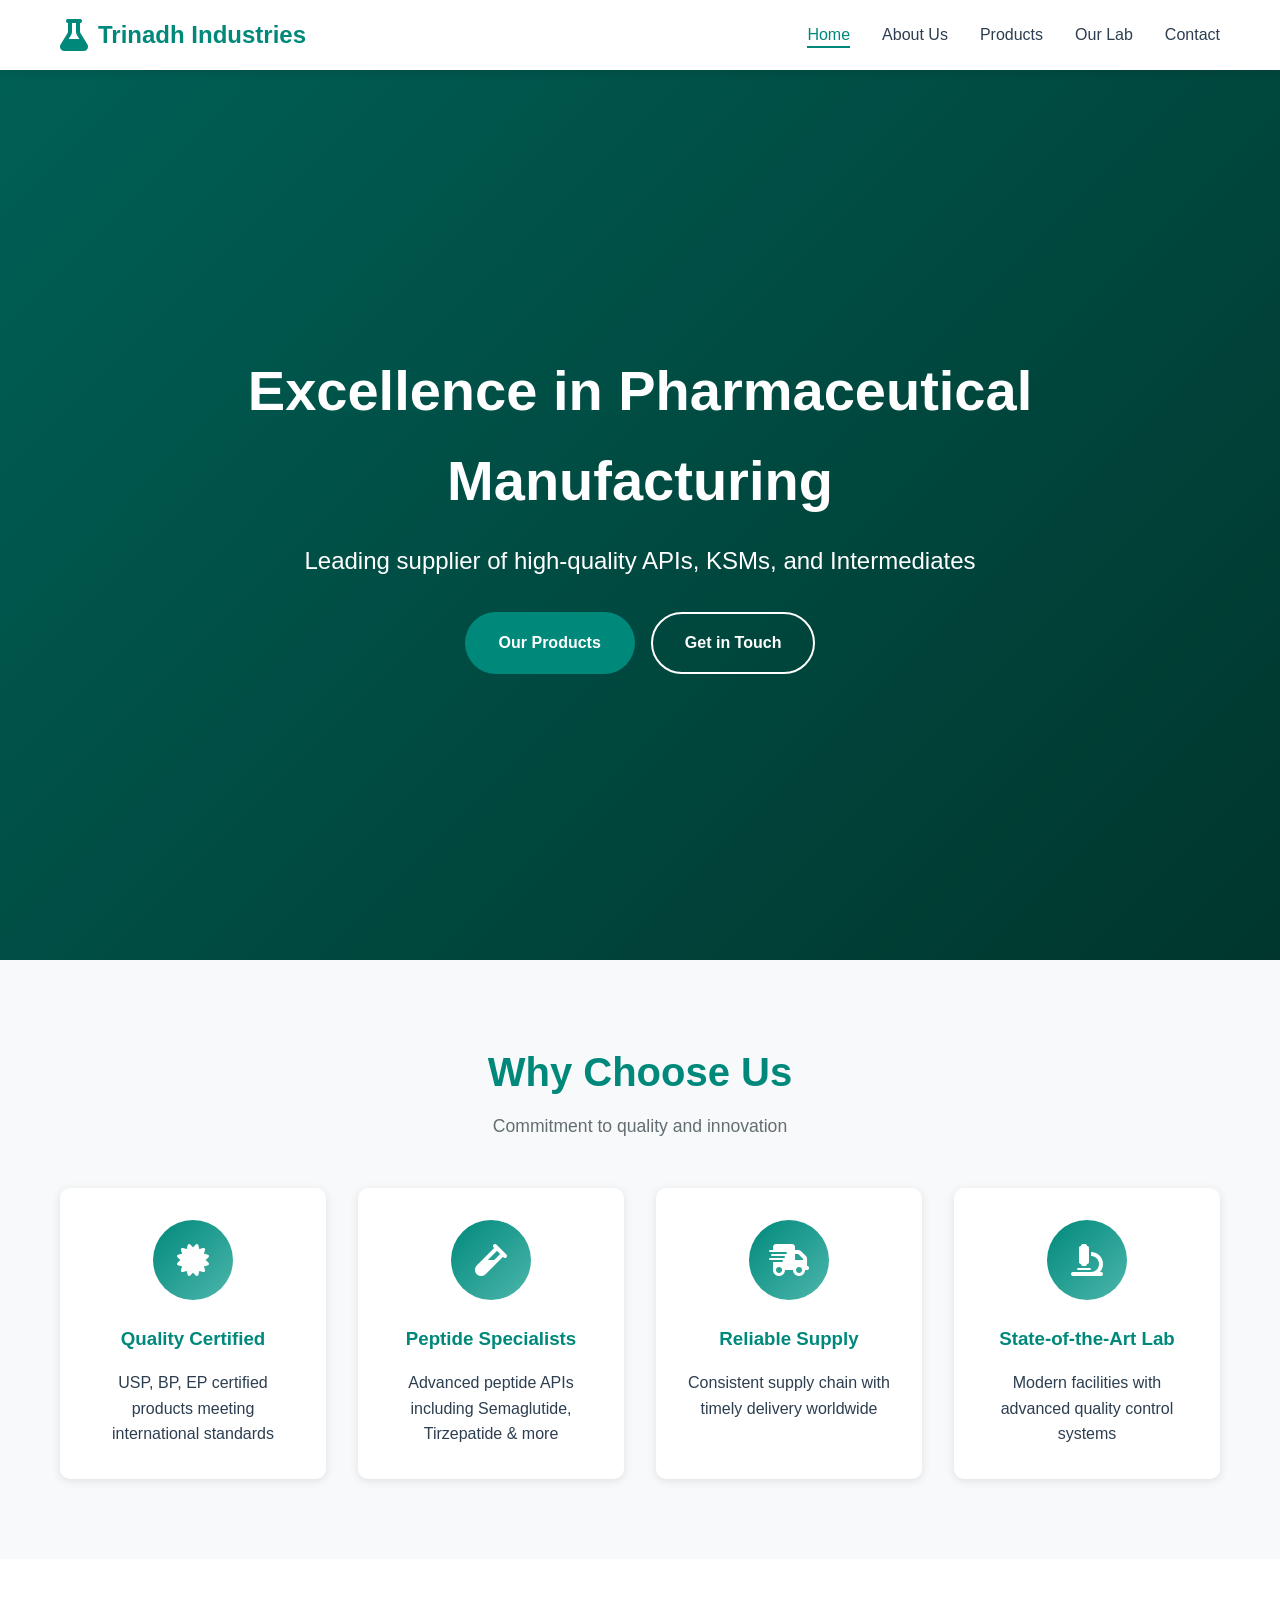
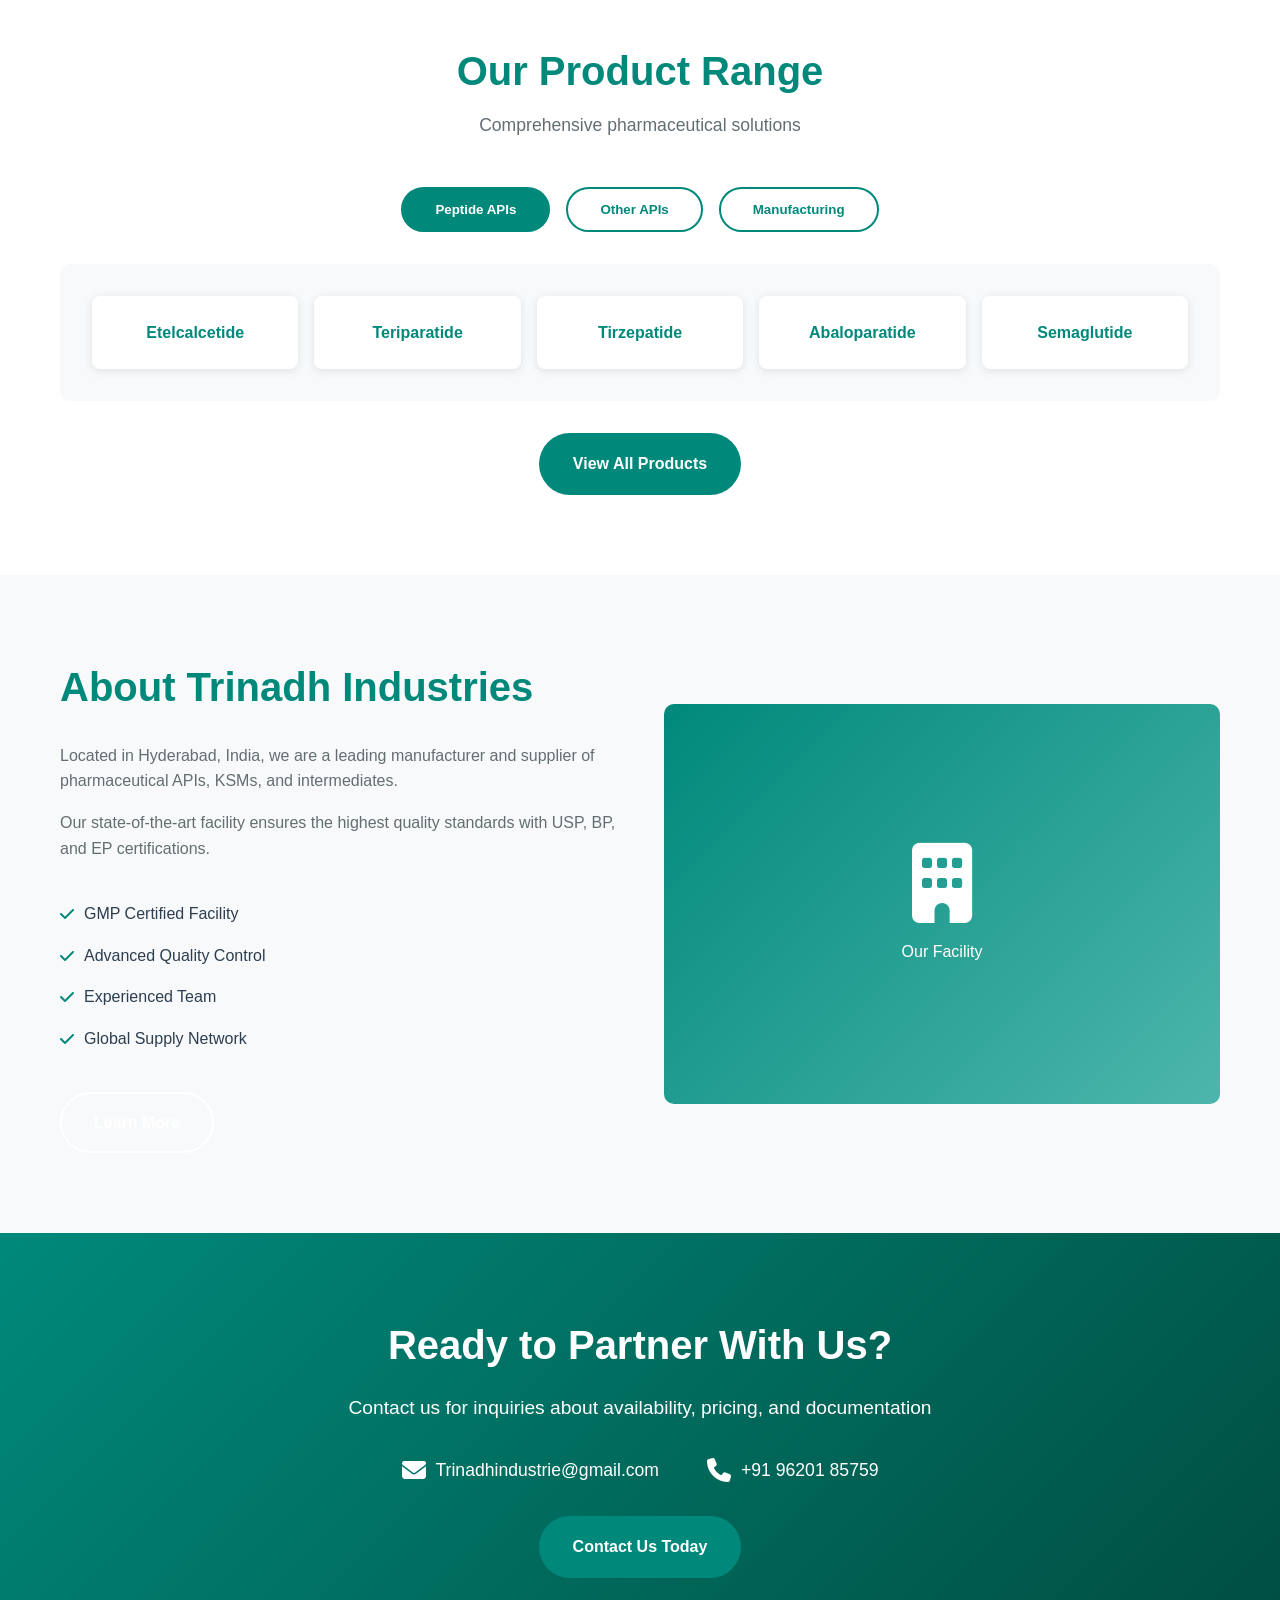
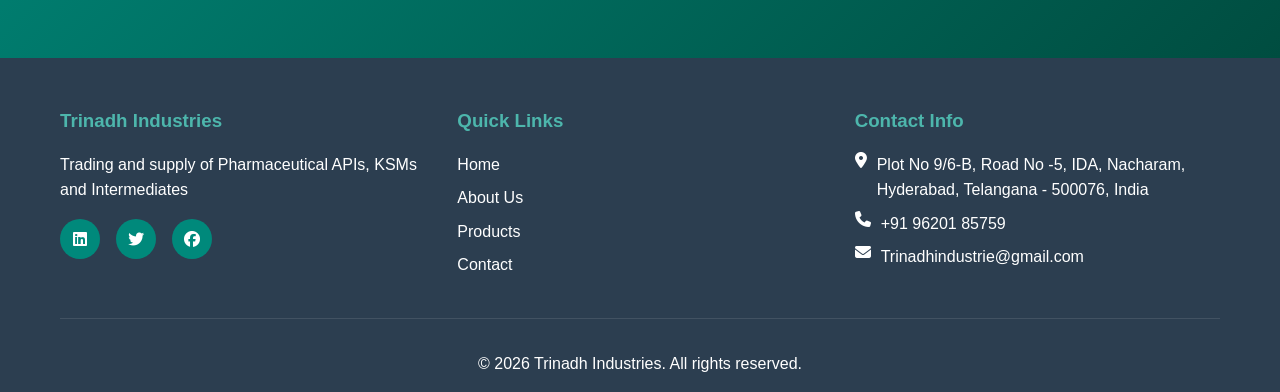
==== index.html @ f968e0df "Refactor index.html with new layout and sections Updated the HTML structure and added a navigation b" ====
<!DOCTYPE html>
<html lang="en">
<head>
<meta charset="UTF-8">
<meta name="viewport" content="width=device-width, initial-scale=1.0">
<title>Trinadh Industries | Pharmaceutical APIs, KSMs & Intermediates</title>
<link rel="stylesheet" href="css/style.css">
<link rel="stylesheet" href="https://cdnjs.cloudflare.com/ajax/libs/font-awesome/6.4.0/css/all.min.css">
</head>
<body>
<!-- Navigation -->
<nav class="navbar">
<div class="container">
<div class="nav-brand">
<i class="fas fa-flask"></i>
<span>Trinadh Industries</span>
</div>
<ul class="nav-menu">
<li><a href="index.html" class="active">Home</a></li>
<li><a href="about.html">About Us</a></li>
<li><a href="products.html">Products</a></li>
<li><a href="videos.html">Our Lab</a></li>
<li><a href="contact.html">Contact</a></li>
</ul>
<div class="hamburger">
<span></span>
<span></span>
<span></span>
</div>
</div>
</nav>

<!-- Hero Section -->
<section class="hero">
<div class="hero-overlay"></div>
<div class="container hero-content">
<h1>Excellence in Pharmaceutical Manufacturing</h1>
<p>Leading supplier of high-quality APIs, KSMs, and Intermediates</p>
<div class="hero-buttons">
<a href="products.html" class="btn btn-primary">Our Products</a>
<a href="contact.html" class="btn btn-secondary">Get in Touch</a>
</div>
</div>
</section>

<!-- Features Section -->
<section class="features">
<div class="container">
<div class="section-title">
<h2>Why Choose Us</h2>
<p>Commitment to quality and innovation</p>
</div>
<div class="features-grid">
<div class="feature-card">
<div class="feature-icon">
<i class="fas fa-certificate"></i>
</div>
<h3>Quality Certified</h3>
<p>USP, BP, EP certified products meeting international standards</p>
</div>
<div class="feature-card">
<div class="feature-icon">
<i class="fas fa-vial"></i>
</div>
<h3>Peptide Specialists</h3>
<p>Advanced peptide APIs including Semaglutide, Tirzepatide & more</p>
</div>
<div class="feature-card">
<div class="feature-icon">
<i class="fas fa-shipping-fast"></i>
</div>
<h3>Reliable Supply</h3>
<p>Consistent supply chain with timely delivery worldwide</p>
</div>
<div class="feature-card">
<div class="feature-icon">
<i class="fas fa-microscope"></i>
</div>
<h3>State-of-the-Art Lab</h3>
<p>Modern facilities with advanced quality control systems</p>
</div>
</div>
</div>
</section>

<!-- Products Preview -->
<section class="products-preview">
<div class="container">
<div class="section-title">
<h2>Our Product Range</h2>
<p>Comprehensive pharmaceutical solutions</p>
</div>
<div class="products-tabs">
<div class="tab-buttons">
<button class="tab-btn active" data-tab="peptides">Peptide APIs</button>
<button class="tab-btn" data-tab="other">Other APIs</button>
<button class="tab-btn" data-tab="manufacturing">Manufacturing</button>
</div>
<div class="tab-content">
<div class="tab-pane active" id="peptides">
<div class="product-grid">
<div class="product-item">Etelcalcetide</div>
<div class="product-item">Teriparatide</div>
<div class="product-item">Tirzepatide</div>
<div class="product-item">Abaloparatide</div>
<div class="product-item">Semaglutide</div>
</div>
</div>
<div class="tab-pane" id="other">
<div class="product-grid">
<div class="product-item">Allopurinol</div>
<div class="product-item">Omeprazole USP</div>
<div class="product-item">Pregabalin USP</div>
<div class="product-item">Levetiracetam USP</div>
<div class="product-item">Rivaroxaban</div>
</div>
</div>
<div class="tab-pane" id="manufacturing">
<div class="product-grid">
<div class="product-item">Amlodipine Besylate USP</div>
<div class="product-item">Esomeprazole Magnesium</div>
<div class="product-item">Apixaban</div>
<div class="product-item">Hydroxychloroquine Sulfate</div>
<div class="product-item">Labetalol Hydrochloride</div>
</div>
</div>
</div>
</div>
<div class="text-center">
<a href="products.html" class="btn btn-primary">View All Products</a>
</div>
</div>
</section>

<!-- About Preview -->
<section class="about-preview">
<div class="container">
<div class="about-grid">
<div class="about-content">
<h2>About Trinadh Industries</h2>
<p>Located in Hyderabad, India, we are a leading manufacturer and supplier of pharmaceutical APIs, KSMs, and intermediates.</p>
<p>Our state-of-the-art facility ensures the highest quality standards with USP, BP, and EP certifications.</p>
<ul class="about-list">
<li><i class="fas fa-check"></i> GMP Certified Facility</li>
<li><i class="fas fa-check"></i> Advanced Quality Control</li>
<li><i class="fas fa-check"></i> Experienced Team</li>
<li><i class="fas fa-check"></i> Global Supply Network</li>
</ul>
<a href="about.html" class="btn btn-secondary">Learn More</a>
</div>
<div class="about-image">
<div class="image-placeholder">
<i class="fas fa-building"></i>
<p>Our Facility</p>
</div>
</div>
</div>
</div>
</section>

<!-- Contact CTA -->
<section class="cta">
<div class="container">
<h2>Ready to Partner With Us?</h2>
<p>Contact us for inquiries about availability, pricing, and documentation</p>
<div class="cta-contact">
<div class="cta-item">
<i class="fas fa-envelope"></i>
<span>Trinadhindustrie@gmail.com</span>
</div>
<div class="cta-item">
<i class="fas fa-phone"></i>
<span>+91 96201 85759</span>
</div>
</div>
<a href="contact.html" class="btn btn-primary">Contact Us Today</a>
</div>
</section>

<!-- Footer -->
<footer class="footer">
<div class="container">
<div class="footer-grid">
<div class="footer-col">
<h3>Trinadh Industries</h3>
<p>Trading and supply of Pharmaceutical APIs, KSMs and Intermediates</p>
<div class="social-links">
<a href="#"><i class="fab fa-linkedin"></i></a>
<a href="#"><i class="fab fa-twitter"></i></a>
<a href="#"><i class="fab fa-facebook"></i></a>
</div>
</div>
<div class="footer-col">
<h3>Quick Links</h3>
<ul>
<li><a href="index.html">Home</a></li>
<li><a href="about.html">About Us</a></li>
<li><a href="products.html">Products</a></li>
<li><a href="contact.html">Contact</a></li>
</ul>
</div>
<div class="footer-col">
<h3>Contact Info</h3>
<ul class="contact-info">
<li><i class="fas fa-map-marker-alt"></i> Plot No 9/6-B, Road No -5, IDA, Nacharam, Hyderabad, Telangana - 500076, India</li>
<li><i class="fas fa-phone"></i> +91 96201 85759</li>
<li><i class="fas fa-envelope"></i> Trinadhindustrie@gmail.com</li>
</ul>
</div>
</div>
<div class="footer-bottom">
<p>&copy; 2026 Trinadh Industries. All rights reserved.</p>
</div>
</div>
</footer>

<script src="js/main.js"></script>
</body>
</html>
---- css/style.css ----
/* CSS Variables */
:root {
--primary-color: #00897b;
--secondary-color: #004d40;
--accent-color: #4db6ac;
--text-dark: #2c3e50;
--text-light: #636e72;
--bg-light: #f8f9fa;
--white: #ffffff;
--shadow: 0 2px 10px rgba(0, 0, 0, 0.1);
--shadow-hover: 0 5px 20px rgba(0, 0, 0, 0.15);
--transition: all 0.3s ease;
}

/* Reset & Base Styles */
* {
margin: 0;
padding: 0;
box-sizing: border-box;
}

body {
font-family: 'Segoe UI', Tahoma, Geneva, Verdana, sans-serif;
line-height: 1.6;
color: var(--text-dark);
overflow-x: hidden;
}

.container {
max-width: 1200px;
margin: 0 auto;
padding: 0 20px;
}

/* Navigation */
.navbar {
background: var(--white);
box-shadow: var(--shadow);
position: fixed;
width: 100%;
top: 0;
z-index: 1000;
transition: var(--transition);
}

.navbar .container {
display: flex;
justify-content: space-between;
align-items: center;
padding: 1rem 20px;
}

.nav-brand {
display: flex;
align-items: center;
gap: 10px;
font-size: 1.5rem;
font-weight: 700;
color: var(--primary-color);
}

.nav-brand i {
font-size: 2rem;
}

.nav-menu {
display: flex;
list-style: none;
gap: 2rem;
}

.nav-menu a {
text-decoration: none;
color: var(--text-dark);
font-weight: 500;
transition: var(--transition);
position: relative;
}

.nav-menu a:hover,
.nav-menu a.active {
color: var(--primary-color);
}

.nav-menu a::after {
content: '';
position: absolute;
bottom: -5px;
left: 0;
width: 0;
height: 2px;
background: var(--primary-color);
transition: var(--transition);
}

.nav-menu a:hover::after,
.nav-menu a.active::after {
width: 100%;
}

.hamburger {
display: none;
flex-direction: column;
cursor: pointer;
gap: 5px;
}

.hamburger span {
width: 25px;
height: 3px;
background: var(--primary-color);
transition: var(--transition);
}

/* Hero Section */
.hero {
background: linear-gradient(135deg, var(--primary-color), var(--secondary-color));
min-height: 100vh;
display: flex;
align-items: center;
justify-content: center;
position: relative;
margin-top: 60px;
color: var(--white);
text-align: center;
}

.hero-overlay {
position: absolute;
top: 0;
left: 0;
width: 100%;
height: 100%;
background: rgba(0, 0, 0, 0.3);
}

.hero-content {
position: relative;
z-index: 1;
}

.hero h1 {
font-size: 3.5rem;
margin-bottom: 1rem;
animation: fadeInUp 1s ease;
}

.hero p {
font-size: 1.5rem;
margin-bottom: 2rem;
animation: fadeInUp 1s ease 0.2s backwards;
}

.hero-buttons {
display: flex;
gap: 1rem;
justify-content: center;
animation: fadeInUp 1s ease 0.4s backwards;
}

/* Buttons */
.btn {
padding: 1rem 2rem;
border-radius: 50px;
text-decoration: none;
font-weight: 600;
transition: var(--transition);
display: inline-block;
border: 2px solid transparent;
}

.btn-primary {
background: var(--primary-color);
color: var(--white);
}

.btn-primary:hover {
background: var(--secondary-color);
transform: translateY(-3px);
box-shadow: var(--shadow-hover);
}

.btn-secondary {
background: transparent;
color: var(--white);
border-color: var(--white);
}

.btn-secondary:hover {
background: var(--white);
color: var(--primary-color);
transform: translateY(-3px);
}

/* Section Title */
.section-title {
text-align: center;
margin-bottom: 3rem;
}

.section-title h2 {
font-size: 2.5rem;
color: var(--primary-color);
margin-bottom: 0.5rem;
}

.section-title p {
color: var(--text-light);
font-size: 1.1rem;
}

/* Features Section */
.features {
padding: 5rem 0;
background: var(--bg-light);
}

.features-grid {
display: grid;
grid-template-columns: repeat(auto-fit, minmax(250px, 1fr));
gap: 2rem;
}

.feature-card {
background: var(--white);
padding: 2rem;
border-radius: 10px;
text-align: center;
box-shadow: var(--shadow);
transition: var(--transition);
}

.feature-card:hover {
transform: translateY(-10px);
box-shadow: var(--shadow-hover);
}

.feature-icon {
width: 80px;
height: 80px;
background: linear-gradient(135deg, var(--primary-color), var(--accent-color));
border-radius: 50%;
display: flex;
align-items: center;
justify-content: center;
margin: 0 auto 1.5rem;
}

.feature-icon i {
font-size: 2rem;
color: var(--white);
}

.feature-card h3 {
color: var(--primary-color);
margin-bottom: 1rem;
}

/* Products Preview */
.products-preview {
padding: 5rem 0;
}

.products-tabs {
margin-bottom: 2rem;
}

.tab-buttons {
display: flex;
gap: 1rem;
justify-content: center;
margin-bottom: 2rem;
}

.tab-btn {
padding: 0.8rem 2rem;
border: 2px solid var(--primary-color);
background: var(--white);
color: var(--primary-color);
border-radius: 50px;
cursor: pointer;
font-weight: 600;
transition: var(--transition);
}

.tab-btn:hover,
.tab-btn.active {
background: var(--primary-color);
color: var(--white);
}

.tab-content {
background: var(--bg-light);
padding: 2rem;
border-radius: 10px;
}

.tab-pane {
display: none;
}

.tab-pane.active {
display: block;
animation: fadeIn 0.5s ease;
}

.product-grid {
display: grid;
grid-template-columns: repeat(auto-fit, minmax(200px, 1fr));
gap: 1rem;
}

.product-item {
background: var(--white);
padding: 1.5rem;
border-radius: 8px;
text-align: center;
box-shadow: var(--shadow);
transition: var(--transition);
font-weight: 600;
color: var(--primary-color);
}

.product-item:hover {
transform: translateY(-5px);
box-shadow: var(--shadow-hover);
}

.text-center {
text-align: center;
margin-top: 2rem;
}

/* About Preview */
.about-preview {
padding: 5rem 0;
background: var(--bg-light);
}

.about-grid {
display: grid;
grid-template-columns: 1fr 1fr;
gap: 3rem;
align-items: center;
}

.about-content h2 {
color: var(--primary-color);
font-size: 2.5rem;
margin-bottom: 1.5rem;
}

.about-content p {
margin-bottom: 1rem;
color: var(--text-light);
}

.about-list {
list-style: none;
margin: 2rem 0;
}

.about-list li {
padding: 0.5rem 0;
display: flex;
align-items: center;
gap: 10px;
}

.about-list i {
color: var(--primary-color);
}

.about-image .image-placeholder {
background: linear-gradient(135deg, var(--primary-color), var(--accent-color));
height: 400px;
border-radius: 10px;
display: flex;
flex-direction: column;
align-items: center;
justify-content: center;
color: var(--white);
}

.about-image i {
font-size: 5rem;
margin-bottom: 1rem;
}

/* CTA Section */
.cta {
background: linear-gradient(135deg, var(--primary-color), var(--secondary-color));
color: var(--white);
padding: 5rem 0;
text-align: center;
}

.cta h2 {
font-size: 2.5rem;
margin-bottom: 1rem;
}

.cta p {
font-size: 1.2rem;
margin-bottom: 2rem;
}

.cta-contact {
display: flex;
gap: 3rem;
justify-content: center;
margin-bottom: 2rem;
}

.cta-item {
display: flex;
align-items: center;
gap: 10px;
font-size: 1.1rem;
}

.cta-item i {
font-size: 1.5rem;
}

/* Footer */
.footer {
background: var(--text-dark);
color: var(--white);
padding: 3rem 0 1rem;
}

.footer-grid {
display: grid;
grid-template-columns: repeat(auto-fit, minmax(250px, 1fr));
gap: 2rem;
margin-bottom: 2rem;
}

.footer-col h3 {
color: var(--accent-color);
margin-bottom: 1rem;
}

.footer-col ul {
list-style: none;
}

.footer-col ul li {
margin-bottom: 0.5rem;
}

.footer-col a {
color: var(--white);
text-decoration: none;
transition: var(--transition);
}

.footer-col a:hover {
color: var(--accent-color);
}

.contact-info li {
display: flex;
align-items: flex-start;
gap: 10px;
margin-bottom: 1rem;
}

.social-links {
display: flex;
gap: 1rem;
margin-top: 1rem;
}

.social-links a {
width: 40px;
height: 40px;
background: var(--primary-color);
border-radius: 50%;
display: flex;
align-items: center;
justify-content: center;
transition: var(--transition);
}

.social-links a:hover {
background: var(--accent-color);
transform: translateY(-3px);
}

.footer-bottom {
text-align: center;
padding-top: 2rem;
border-top: 1px solid rgba(255, 255, 255, 0.1);
}

/* Animations */
@keyframes fadeInUp {
from {
opacity: 0;
transform: translateY(30px);
}
to {
opacity: 1;
transform: translateY(0);
}
}

@keyframes fadeIn {
from {
opacity: 0;
}
to {
opacity: 1;
}
}

/* ==========================================================
   Compound / Product data cards (products.html enrichment)
   ========================================================== */
.compound-grid {
display: grid;
grid-template-columns: repeat(auto-fit, minmax(300px, 1fr));
gap: 2rem;
}

.compound-card {
background: var(--white);
border-radius: 10px;
overflow: hidden;
box-shadow: var(--shadow);
transition: var(--transition);
display: flex;
flex-direction: column;
}

.compound-card:hover {
transform: translateY(-5px);
box-shadow: var(--shadow-hover);
}

.compound-image {
background: var(--bg-light);
display: flex;
align-items: center;
justify-content: center;
padding: 1rem;
height: 190px;
}

.compound-image img {
max-height: 100%;
max-width: 100%;
object-fit: contain;
}

.compound-body {
padding: 1.5rem;
flex: 1;
display: flex;
flex-direction: column;
}

.compound-body h3 {
color: var(--primary-color);
margin-bottom: 0.4rem;
}

.compound-syn {
color: var(--text-light);
font-size: 0.88rem;
margin-bottom: 1rem;
font-style: italic;
}

.compound-specs {
display: grid;
grid-template-columns: repeat(auto-fit, minmax(130px, 1fr));
gap: 0.75rem;
margin-bottom: 0.75rem;
}

.compound-code-label {
font-weight: 600;
color: var(--text-light);
font-size: 0.78rem;
display: block;
margin-bottom: 0.25rem;
text-transform: uppercase;
letter-spacing: 0.5px;
}

.compound-code {
background: var(--bg-light);
padding: 0.6rem 0.8rem;
border-radius: 5px;
font-family: 'Courier New', Courier, monospace;
font-size: 0.76rem;
word-break: break-all;
color: var(--text-dark);
margin-top: 0.35rem;
}

.compound-link {
margin-top: auto;
padding-top: 0.75rem;
font-size: 0.85rem;
}

.compound-link a {
color: var(--primary-color);
text-decoration: none;
font-weight: 600;
}

.compound-link a:hover {
text-decoration: underline;
}

/* Responsive Design */
@media (max-width: 768px) {
.hamburger {
display: flex;
}

.nav-menu {
position: fixed;
top: 70px;
right: -100%;
width: 100%;
background: var(--white);
flex-direction: column;
padding: 2rem;
box-shadow: var(--shadow);
transition: var(--transition);
}

.nav-menu.active {
right: 0;
}

.hero h1 {
font-size: 2rem;
}

.hero p {
font-size: 1.2rem;
}

.hero-buttons {
flex-direction: column;
}

.about-grid {
grid-template-columns: 1fr;
}

.cta-contact {
flex-direction: column;
gap: 1rem;
}
}
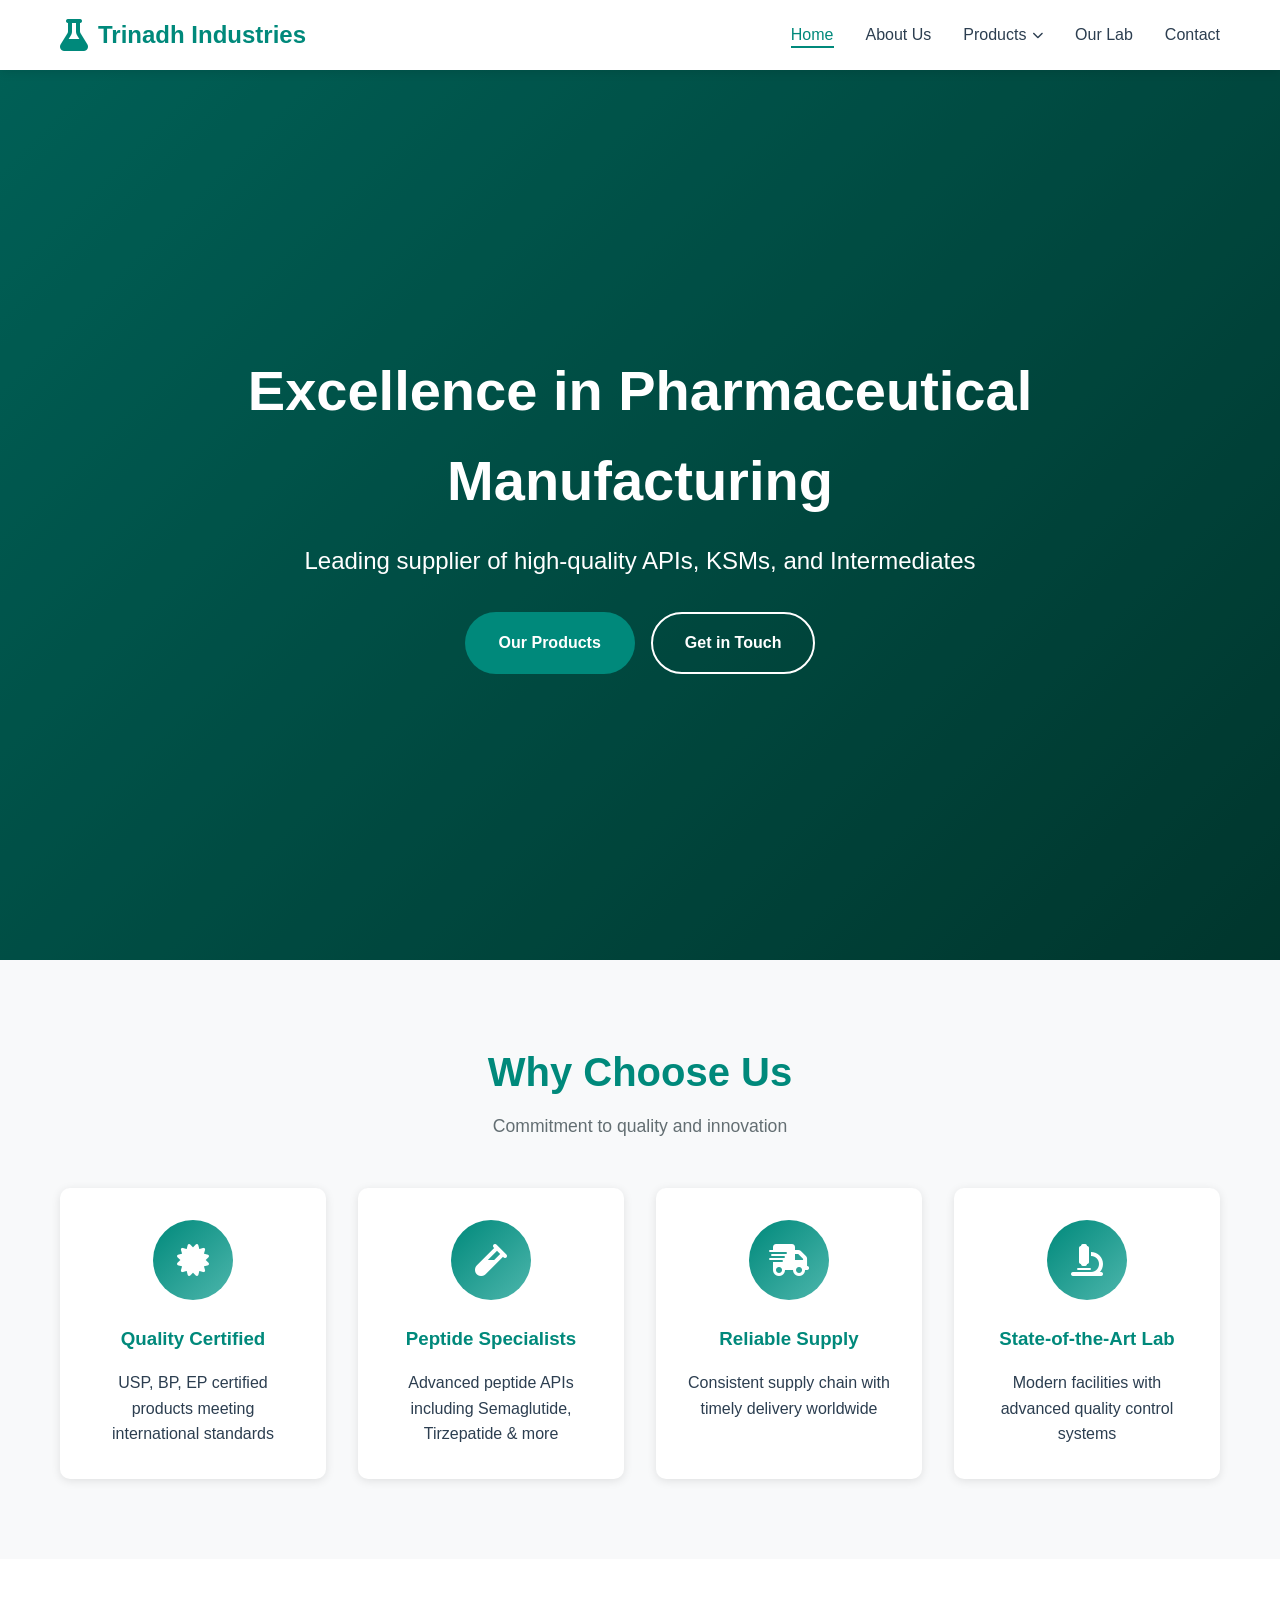
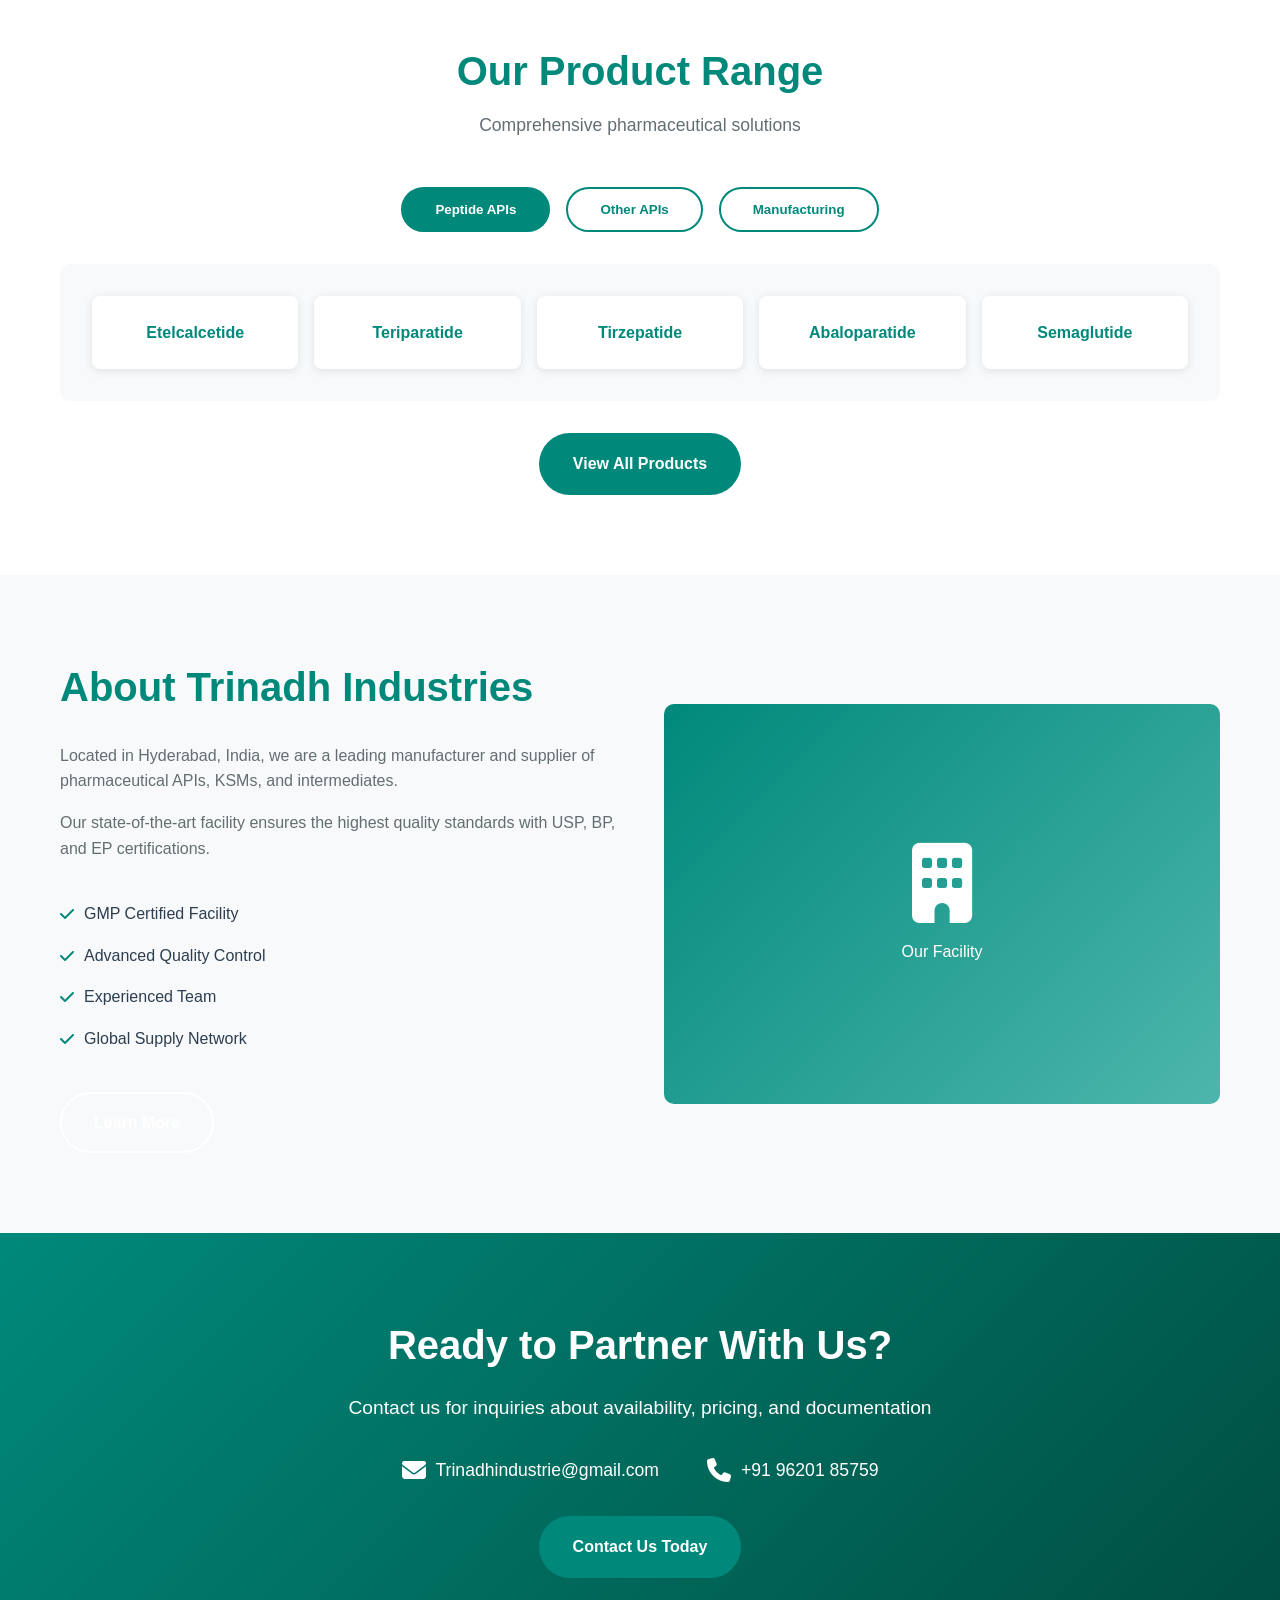
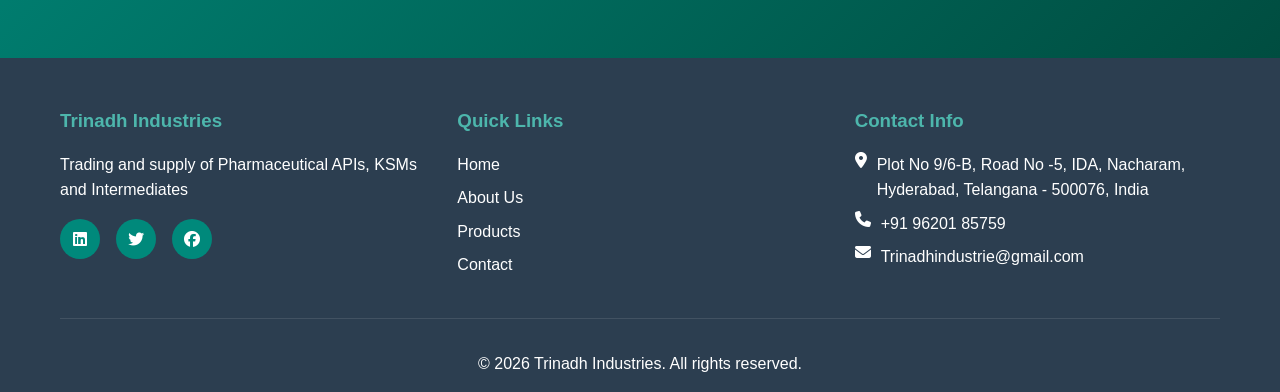
==== commit 55707cc5: "Enhance navigation with Products dropdown menu Added dropdown menu for Products with sub-items." ====
--- a/index.html
+++ b/index.html
@@ -18,7 +18,15 @@
 <ul class="nav-menu">
 <li><a href="index.html" class="active">Home</a></li>
 <li><a href="about.html">About Us</a></li>
-<li><a href="products.html">Products</a></li>
+<li class="nav-dropdown">
+<a href="products.html">Products <i class="fas fa-chevron-down"></i></a>
+<ul class="dropdown-menu">
+<li><a href="products.html#peptide-apis">Peptide APIs</a></li>
+<li><a href="products.html#other-apis">Other APIs</a></li>
+<li><a href="products.html#manufacturing">Supplying &amp; Manufacturing</a></li>
+<li><a href="products.html#impurity-standards">Impurity Reference Standards</a></li>
+</ul>
+</li>
 <li><a href="videos.html">Our Lab</a></li>
 <li><a href="contact.html">Contact</a></li>
 </ul>
--- a/css/style.css
+++ b/css/style.css
@@ -98,6 +98,71 @@
 width: 100%;
 }
 
+/* Products dropdown */
+.nav-dropdown {
+position: relative;
+}
+
+.nav-dropdown > a {
+display: flex;
+align-items: center;
+gap: 0.35rem;
+}
+
+.nav-dropdown > a i {
+font-size: 0.7rem;
+transition: var(--transition);
+}
+
+.nav-dropdown:hover > a i {
+transform: rotate(180deg);
+}
+
+.dropdown-menu {
+position: absolute;
+top: calc(100% + 14px);
+left: 50%;
+transform: translate(-50%, -8px);
+background: var(--white);
+min-width: 250px;
+box-shadow: var(--shadow-hover);
+border-radius: 8px;
+padding: 0.5rem 0;
+list-style: none;
+opacity: 0;
+visibility: hidden;
+transition: var(--transition);
+z-index: 1001;
+}
+
+.nav-dropdown:hover .dropdown-menu {
+opacity: 1;
+visibility: visible;
+transform: translate(-50%, 0);
+}
+
+.dropdown-menu li {
+list-style: none;
+}
+
+.dropdown-menu a {
+display: block;
+padding: 0.65rem 1.3rem;
+color: var(--text-dark);
+font-weight: 500;
+font-size: 0.92rem;
+white-space: nowrap;
+}
+
+.dropdown-menu a::after {
+display: none;
+}
+
+.dropdown-menu a:hover {
+background: var(--bg-light);
+color: var(--primary-color);
+}
+
 .hamburger {
 display: none;
 flex-direction: column;
@@ -640,6 +705,30 @@
 right: 0;
 }
 
+.dropdown-menu {
+position: static;
+opacity: 1;
+visibility: visible;
+transform: none;
+box-shadow: none;
+background: var(--bg-light);
+border-radius: 6px;
+margin-top: 0.5rem;
+display: none;
+}
+
+.nav-dropdown.open .dropdown-menu {
+display: block;
+}
+
+.nav-dropdown:hover .dropdown-menu {
+transform: none;
+}
+
+.nav-dropdown > a i {
+margin-left: auto;
+}
+
 .hero h1 {
 font-size: 2rem;
 }
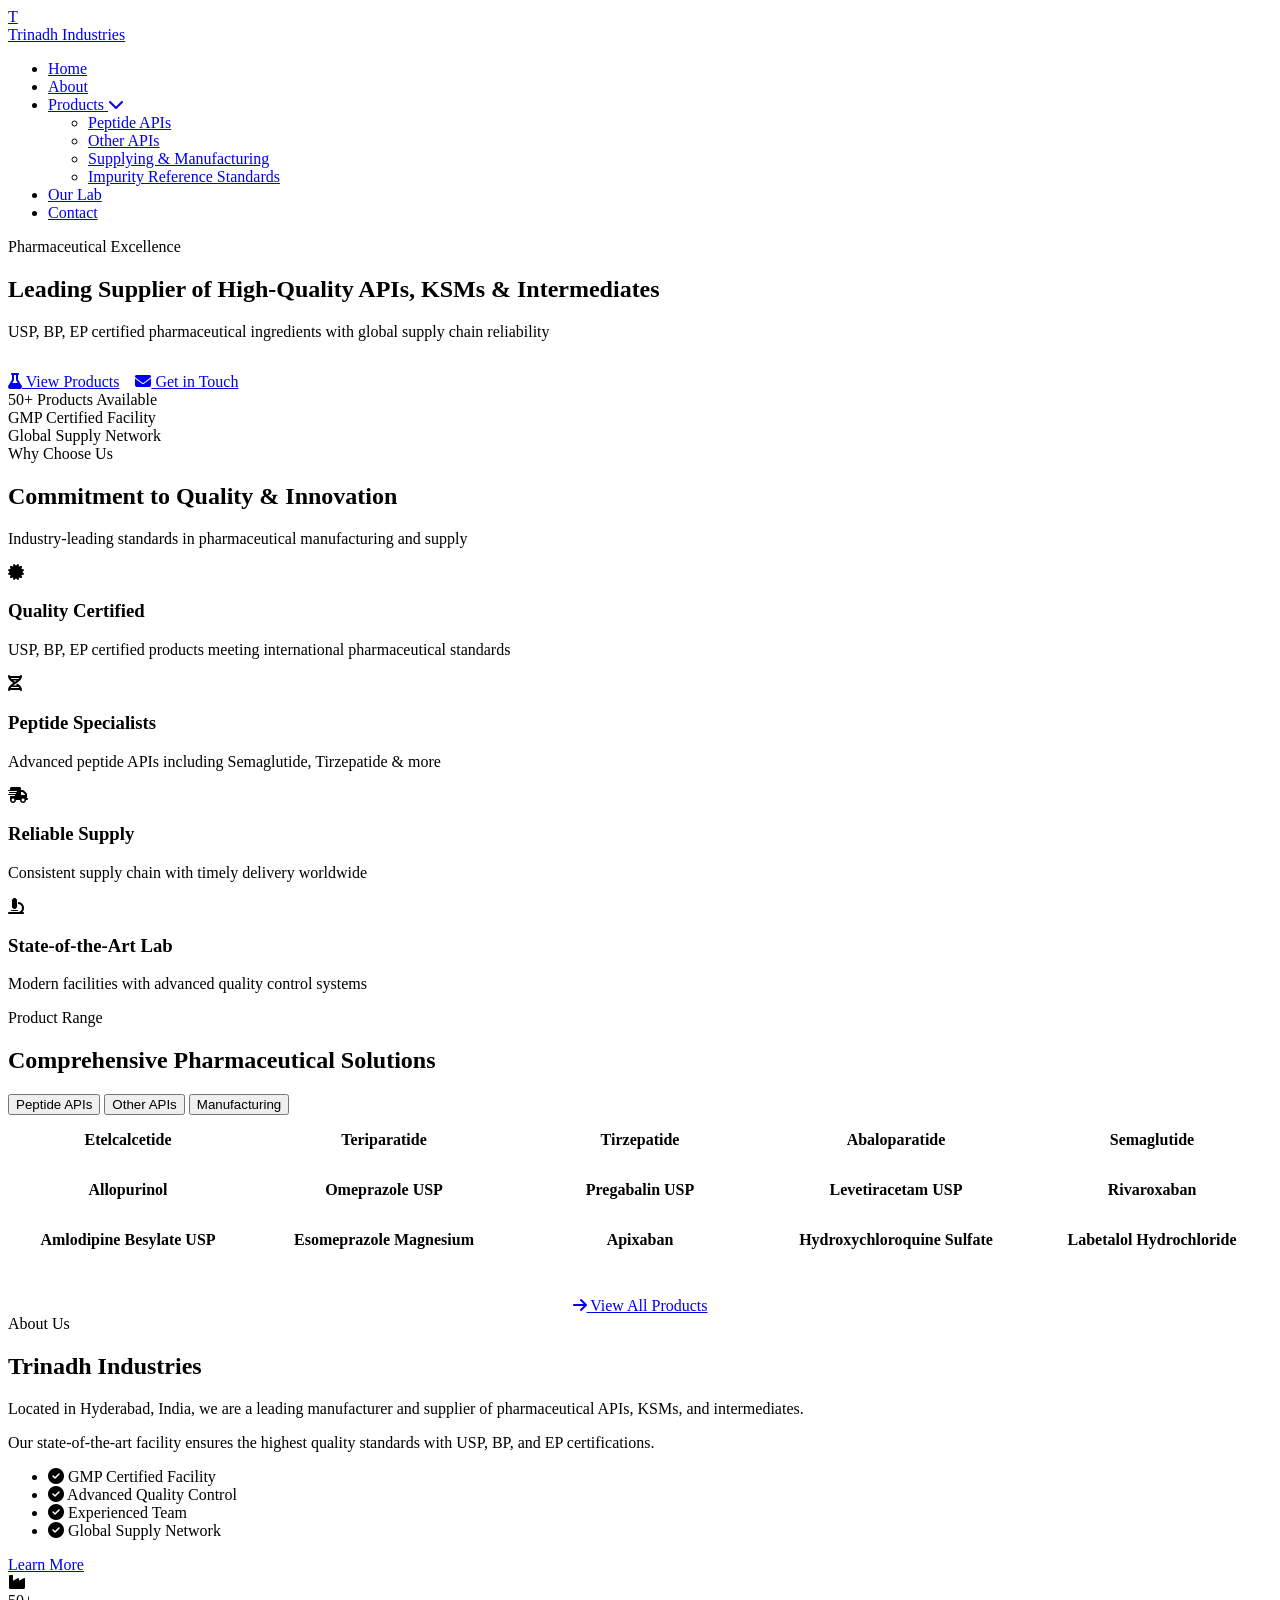
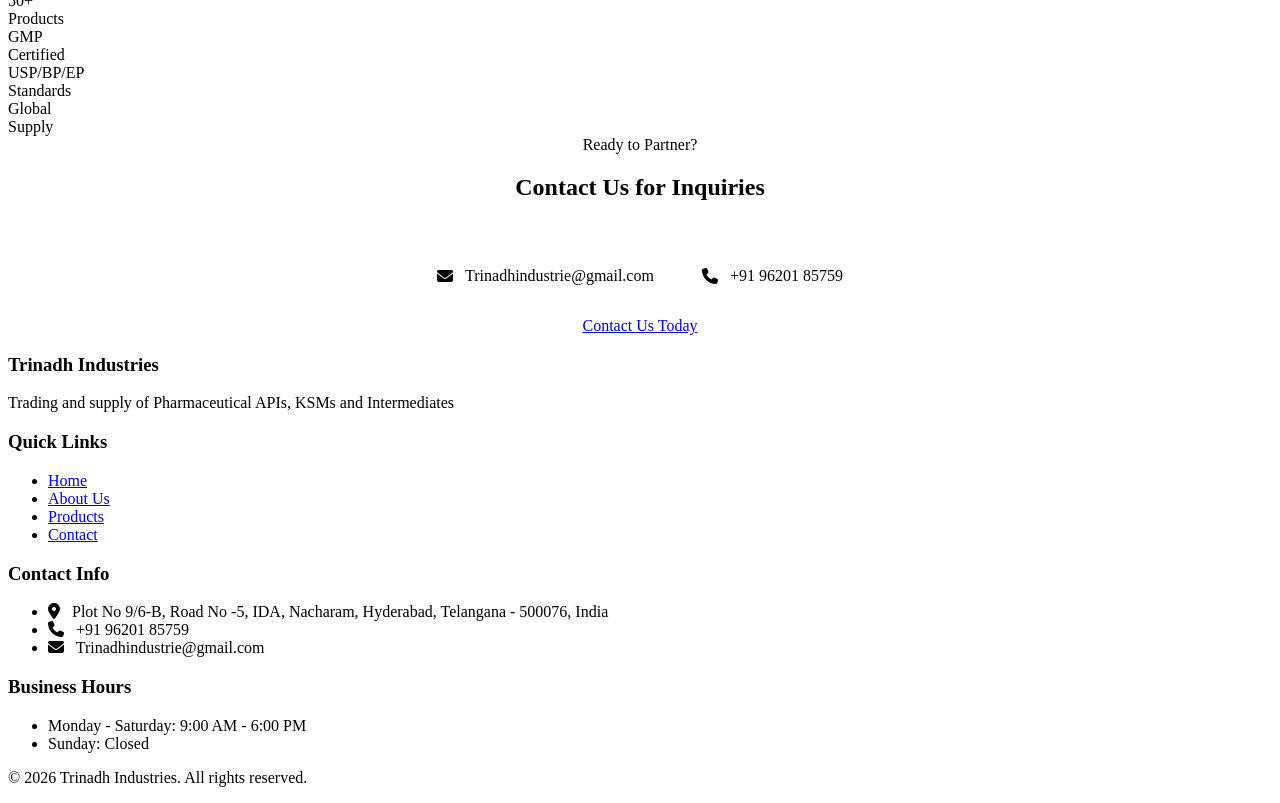
==== commit 69ebddf4: "Refactor index.html for improved layout and features Updated the HTML structure, added new sections," ====
--- a/index.html
+++ b/index.html
@@ -1,227 +1,288 @@
 <!DOCTYPE html>
 <html lang="en">
 <head>
-<meta charset="UTF-8">
-<meta name="viewport" content="width=device-width, initial-scale=1.0">
-<title>Trinadh Industries | Pharmaceutical APIs, KSMs & Intermediates</title>
-<link rel="stylesheet" href="css/style.css">
-<link rel="stylesheet" href="https://cdnjs.cloudflare.com/ajax/libs/font-awesome/6.4.0/css/all.min.css">
+  <meta charset="UTF-8">
+  <meta name="viewport" content="width=device-width, initial-scale=1.0">
+  <title>Trinadh Industries | Pharmaceutical APIs, KSMs & Intermediates</title>
+  <link rel="stylesheet" href="style.css">
+  <link rel="stylesheet" href="https://cdnjs.cloudflare.com/ajax/libs/font-awesome/6.4.0/css/all.min.css">
+  <link href="https://fonts.googleapis.com/css2?family=Inter:wght@400;500;600;700&family=JetBrains+Mono:wght@400;500;600&display=swap" rel="stylesheet">
 </head>
 <body>
-<!-- Navigation -->
-<nav class="navbar">
-<div class="container">
-<div class="nav-brand">
-<i class="fas fa-flask"></i>
-<span>Trinadh Industries</span>
-</div>
-<ul class="nav-menu">
-<li><a href="index.html" class="active">Home</a></li>
-<li><a href="about.html">About Us</a></li>
-<li class="nav-dropdown">
-<a href="products.html">Products <i class="fas fa-chevron-down"></i></a>
-<ul class="dropdown-menu">
-<li><a href="products.html#peptide-apis">Peptide APIs</a></li>
-<li><a href="products.html#other-apis">Other APIs</a></li>
-<li><a href="products.html#manufacturing">Supplying &amp; Manufacturing</a></li>
-<li><a href="products.html#impurity-standards">Impurity Reference Standards</a></li>
-</ul>
-</li>
-<li><a href="videos.html">Our Lab</a></li>
-<li><a href="contact.html">Contact</a></li>
-</ul>
-<div class="hamburger">
-<span></span>
-<span></span>
-<span></span>
-</div>
-</div>
-</nav>
-
-<!-- Hero Section -->
-<section class="hero">
-<div class="hero-overlay"></div>
-<div class="container hero-content">
-<h1>Excellence in Pharmaceutical Manufacturing</h1>
-<p>Leading supplier of high-quality APIs, KSMs, and Intermediates</p>
-<div class="hero-buttons">
-<a href="products.html" class="btn btn-primary">Our Products</a>
-<a href="contact.html" class="btn btn-secondary">Get in Touch</a>
-</div>
-</div>
-</section>
-
-<!-- Features Section -->
-<section class="features">
-<div class="container">
-<div class="section-title">
-<h2>Why Choose Us</h2>
-<p>Commitment to quality and innovation</p>
-</div>
-<div class="features-grid">
-<div class="feature-card">
-<div class="feature-icon">
-<i class="fas fa-certificate"></i>
-</div>
-<h3>Quality Certified</h3>
-<p>USP, BP, EP certified products meeting international standards</p>
-</div>
-<div class="feature-card">
-<div class="feature-icon">
-<i class="fas fa-vial"></i>
-</div>
-<h3>Peptide Specialists</h3>
-<p>Advanced peptide APIs including Semaglutide, Tirzepatide & more</p>
-</div>
-<div class="feature-card">
-<div class="feature-icon">
-<i class="fas fa-shipping-fast"></i>
-</div>
-<h3>Reliable Supply</h3>
-<p>Consistent supply chain with timely delivery worldwide</p>
-</div>
-<div class="feature-card">
-<div class="feature-icon">
-<i class="fas fa-microscope"></i>
-</div>
-<h3>State-of-the-Art Lab</h3>
-<p>Modern facilities with advanced quality control systems</p>
-</div>
-</div>
-</div>
-</section>
-
-<!-- Products Preview -->
-<section class="products-preview">
-<div class="container">
-<div class="section-title">
-<h2>Our Product Range</h2>
-<p>Comprehensive pharmaceutical solutions</p>
-</div>
-<div class="products-tabs">
-<div class="tab-buttons">
-<button class="tab-btn active" data-tab="peptides">Peptide APIs</button>
-<button class="tab-btn" data-tab="other">Other APIs</button>
-<button class="tab-btn" data-tab="manufacturing">Manufacturing</button>
-</div>
-<div class="tab-content">
-<div class="tab-pane active" id="peptides">
-<div class="product-grid">
-<div class="product-item">Etelcalcetide</div>
-<div class="product-item">Teriparatide</div>
-<div class="product-item">Tirzepatide</div>
-<div class="product-item">Abaloparatide</div>
-<div class="product-item">Semaglutide</div>
-</div>
-</div>
-<div class="tab-pane" id="other">
-<div class="product-grid">
-<div class="product-item">Allopurinol</div>
-<div class="product-item">Omeprazole USP</div>
-<div class="product-item">Pregabalin USP</div>
-<div class="product-item">Levetiracetam USP</div>
-<div class="product-item">Rivaroxaban</div>
-</div>
-</div>
-<div class="tab-pane" id="manufacturing">
-<div class="product-grid">
-<div class="product-item">Amlodipine Besylate USP</div>
-<div class="product-item">Esomeprazole Magnesium</div>
-<div class="product-item">Apixaban</div>
-<div class="product-item">Hydroxychloroquine Sulfate</div>
-<div class="product-item">Labetalol Hydrochloride</div>
-</div>
-</div>
-</div>
-</div>
-<div class="text-center">
-<a href="products.html" class="btn btn-primary">View All Products</a>
-</div>
-</div>
-</section>
-
-<!-- About Preview -->
-<section class="about-preview">
-<div class="container">
-<div class="about-grid">
-<div class="about-content">
-<h2>About Trinadh Industries</h2>
-<p>Located in Hyderabad, India, we are a leading manufacturer and supplier of pharmaceutical APIs, KSMs, and intermediates.</p>
-<p>Our state-of-the-art facility ensures the highest quality standards with USP, BP, and EP certifications.</p>
-<ul class="about-list">
-<li><i class="fas fa-check"></i> GMP Certified Facility</li>
-<li><i class="fas fa-check"></i> Advanced Quality Control</li>
-<li><i class="fas fa-check"></i> Experienced Team</li>
-<li><i class="fas fa-check"></i> Global Supply Network</li>
-</ul>
-<a href="about.html" class="btn btn-secondary">Learn More</a>
-</div>
-<div class="about-image">
-<div class="image-placeholder">
-<i class="fas fa-building"></i>
-<p>Our Facility</p>
-</div>
-</div>
-</div>
-</div>
-</section>
-
-<!-- Contact CTA -->
-<section class="cta">
-<div class="container">
-<h2>Ready to Partner With Us?</h2>
-<p>Contact us for inquiries about availability, pricing, and documentation</p>
-<div class="cta-contact">
-<div class="cta-item">
-<i class="fas fa-envelope"></i>
-<span>Trinadhindustrie@gmail.com</span>
-</div>
-<div class="cta-item">
-<i class="fas fa-phone"></i>
-<span>+91 96201 85759</span>
-</div>
-</div>
-<a href="contact.html" class="btn btn-primary">Contact Us Today</a>
-</div>
-</section>
-
-<!-- Footer -->
-<footer class="footer">
-<div class="container">
-<div class="footer-grid">
-<div class="footer-col">
-<h3>Trinadh Industries</h3>
-<p>Trading and supply of Pharmaceutical APIs, KSMs and Intermediates</p>
-<div class="social-links">
-<a href="#"><i class="fab fa-linkedin"></i></a>
-<a href="#"><i class="fab fa-twitter"></i></a>
-<a href="#"><i class="fab fa-facebook"></i></a>
-</div>
-</div>
-<div class="footer-col">
-<h3>Quick Links</h3>
-<ul>
-<li><a href="index.html">Home</a></li>
-<li><a href="about.html">About Us</a></li>
-<li><a href="products.html">Products</a></li>
-<li><a href="contact.html">Contact</a></li>
-</ul>
-</div>
-<div class="footer-col">
-<h3>Contact Info</h3>
-<ul class="contact-info">
-<li><i class="fas fa-map-marker-alt"></i> Plot No 9/6-B, Road No -5, IDA, Nacharam, Hyderabad, Telangana - 500076, India</li>
-<li><i class="fas fa-phone"></i> +91 96201 85759</li>
-<li><i class="fas fa-envelope"></i> Trinadhindustrie@gmail.com</li>
-</ul>
-</div>
-</div>
-<div class="footer-bottom">
-<p>&copy; 2026 Trinadh Industries. All rights reserved.</p>
-</div>
-</div>
-</footer>
-
-<script src="js/main.js"></script>
+  <!-- Navigation -->
+  <nav class="navbar">
+    <div class="container">
+      <a href="index.html" class="nav-brand">
+        <div class="nav-brand-icon">T</div>
+        <span>Trinadh Industries</span>
+      </a>
+      <ul class="nav-menu">
+        <li><a href="index.html" class="active">Home</a></li>
+        <li><a href="about.html">About</a></li>
+        <li class="nav-dropdown">
+          <a href="products.html">Products <i class="fas fa-chevron-down"></i></a>
+          <ul class="dropdown-menu">
+            <li><a href="products.html#peptide-apis">Peptide APIs</a></li>
+            <li><a href="products.html#other-apis">Other APIs</a></li>
+            <li><a href="products.html#manufacturing">Supplying & Manufacturing</a></li>
+            <li><a href="products.html#impurity-standards">Impurity Reference Standards</a></li>
+          </ul>
+        </li>
+        <li><a href="videos.html">Our Lab</a></li>
+        <li><a href="contact.html">Contact</a></li>
+      </ul>
+      <div class="hamburger">
+        <span></span>
+        <span></span>
+        <span></span>
+      </div>
+    </div>
+  </nav>
+
+  <!-- Hero Section -->
+  <section class="hero">
+    <div class="container">
+      <div class="hero-content">
+        <span class="section-label" style="color: var(--accent);">Pharmaceutical Excellence</span>
+        <h1>Leading Supplier of High-Quality APIs, KSMs & Intermediates</h1>
+        <p class="hero-subtitle">USP, BP, EP certified pharmaceutical ingredients with global supply chain reliability</p>
+        <div style="display: flex; gap: 1rem; margin-top: 2rem;">
+          <a href="products.html" class="btn btn-primary">
+            <i class="fas fa-flask"></i> View Products
+          </a>
+          <a href="contact.html" class="btn btn-secondary">
+            <i class="fas fa-envelope"></i> Get in Touch
+          </a>
+        </div>
+        
+        <div class="hero-stats">
+          <div class="hero-stat">
+            <span class="hero-stat-value">50+</span>
+            <span class="hero-stat-label">Products Available</span>
+          </div>
+          <div class="hero-stat">
+            <span class="hero-stat-value">GMP</span>
+            <span class="hero-stat-label">Certified Facility</span>
+          </div>
+          <div class="hero-stat">
+            <span class="hero-stat-value">Global</span>
+            <span class="hero-stat-label">Supply Network</span>
+          </div>
+        </div>
+      </div>
+    </div>
+  </section>
+
+  <!-- Features Section -->
+  <section class="section">
+    <div class="container">
+      <div class="section-header">
+        <span class="section-label">Why Choose Us</span>
+        <h2 class="section-title">Commitment to Quality & Innovation</h2>
+        <p class="section-subtitle">Industry-leading standards in pharmaceutical manufacturing and supply</p>
+      </div>
+      
+      <div class="features-grid">
+        <div class="feature-card">
+          <div class="feature-icon">
+            <i class="fas fa-certificate"></i>
+          </div>
+          <h3>Quality Certified</h3>
+          <p>USP, BP, EP certified products meeting international pharmaceutical standards</p>
+        </div>
+        
+        <div class="feature-card">
+          <div class="feature-icon">
+            <i class="fas fa-dna"></i>
+          </div>
+          <h3>Peptide Specialists</h3>
+          <p>Advanced peptide APIs including Semaglutide, Tirzepatide & more</p>
+        </div>
+        
+        <div class="feature-card">
+          <div class="feature-icon">
+            <i class="fas fa-shipping-fast"></i>
+          </div>
+          <h3>Reliable Supply</h3>
+          <p>Consistent supply chain with timely delivery worldwide</p>
+        </div>
+        
+        <div class="feature-card">
+          <div class="feature-icon">
+            <i class="fas fa-microscope"></i>
+          </div>
+          <h3>State-of-the-Art Lab</h3>
+          <p>Modern facilities with advanced quality control systems</p>
+        </div>
+      </div>
+    </div>
+  </section>
+
+  <!-- Products Preview -->
+  <section class="section" style="background: var(--bg);">
+    <div class="container">
+      <div class="section-header">
+        <span class="section-label">Product Range</span>
+        <h2 class="section-title">Comprehensive Pharmaceutical Solutions</h2>
+      </div>
+      
+      <div class="tab-content">
+        <div class="products-tabs">
+          <button class="tab-btn active" data-tab="peptide">Peptide APIs</button>
+          <button class="tab-btn" data-tab="other">Other APIs</button>
+          <button class="tab-btn" data-tab="manufacturing">Manufacturing</button>
+        </div>
+        
+        <div id="peptide" class="tab-pane active">
+          <div class="product-grid" style="display: grid; grid-template-columns: repeat(auto-fit, minmax(200px, 1fr)); gap: 1rem;">
+            <div class="product-item" style="background: var(--surface); border: 1px solid var(--border); padding: 1rem; border-radius: 6px; text-align: center; font-weight: 600; color: var(--text-primary);">Etelcalcetide</div>
+            <div class="product-item" style="background: var(--surface); border: 1px solid var(--border); padding: 1rem; border-radius: 6px; text-align: center; font-weight: 600; color: var(--text-primary);">Teriparatide</div>
+            <div class="product-item" style="background: var(--surface); border: 1px solid var(--border); padding: 1rem; border-radius: 6px; text-align: center; font-weight: 600; color: var(--text-primary);">Tirzepatide</div>
+            <div class="product-item" style="background: var(--surface); border: 1px solid var(--border); padding: 1rem; border-radius: 6px; text-align: center; font-weight: 600; color: var(--text-primary);">Abaloparatide</div>
+            <div class="product-item" style="background: var(--surface); border: 1px solid var(--border); padding: 1rem; border-radius: 6px; text-align: center; font-weight: 600; color: var(--text-primary);">Semaglutide</div>
+          </div>
+        </div>
+        
+        <div id="other" class="tab-pane">
+          <div class="product-grid" style="display: grid; grid-template-columns: repeat(auto-fit, minmax(200px, 1fr)); gap: 1rem;">
+            <div class="product-item" style="background: var(--surface); border: 1px solid var(--border); padding: 1rem; border-radius: 6px; text-align: center; font-weight: 600; color: var(--text-primary);">Allopurinol</div>
+            <div class="product-item" style="background: var(--surface); border: 1px solid var(--border); padding: 1rem; border-radius: 6px; text-align: center; font-weight: 600; color: var(--text-primary);">Omeprazole USP</div>
+            <div class="product-item" style="background: var(--surface); border: 1px solid var(--border); padding: 1rem; border-radius: 6px; text-align: center; font-weight: 600; color: var(--text-primary);">Pregabalin USP</div>
+            <div class="product-item" style="background: var(--surface); border: 1px solid var(--border); padding: 1rem; border-radius: 6px; text-align: center; font-weight: 600; color: var(--text-primary);">Levetiracetam USP</div>
+            <div class="product-item" style="background: var(--surface); border: 1px solid var(--border); padding: 1rem; border-radius: 6px; text-align: center; font-weight: 600; color: var(--text-primary);">Rivaroxaban</div>
+          </div>
+        </div>
+        
+        <div id="manufacturing" class="tab-pane">
+          <div class="product-grid" style="display: grid; grid-template-columns: repeat(auto-fit, minmax(200px, 1fr)); gap: 1rem;">
+            <div class="product-item" style="background: var(--surface); border: 1px solid var(--border); padding: 1rem; border-radius: 6px; text-align: center; font-weight: 600; color: var(--text-primary);">Amlodipine Besylate USP</div>
+            <div class="product-item" style="background: var(--surface); border: 1px solid var(--border); padding: 1rem; border-radius: 6px; text-align: center; font-weight: 600; color: var(--text-primary);">Esomeprazole Magnesium</div>
+            <div class="product-item" style="background: var(--surface); border: 1px solid var(--border); padding: 1rem; border-radius: 6px; text-align: center; font-weight: 600; color: var(--text-primary);">Apixaban</div>
+            <div class="product-item" style="background: var(--surface); border: 1px solid var(--border); padding: 1rem; border-radius: 6px; text-align: center; font-weight: 600; color: var(--text-primary);">Hydroxychloroquine Sulfate</div>
+            <div class="product-item" style="background: var(--surface); border: 1px solid var(--border); padding: 1rem; border-radius: 6px; text-align: center; font-weight: 600; color: var(--text-primary);">Labetalol Hydrochloride</div>
+          </div>
+        </div>
+      </div>
+      
+      <div style="text-align: center; margin-top: 2rem;">
+        <a href="products.html" class="btn btn-outline">
+          <i class="fas fa-arrow-right"></i> View All Products
+        </a>
+      </div>
+    </div>
+  </section>
+
+  <!-- About Preview -->
+  <section class="section">
+    <div class="container">
+      <div class="about-grid">
+        <div class="about-content">
+          <span class="section-label">About Us</span>
+          <h2>Trinadh Industries</h2>
+          <p>Located in Hyderabad, India, we are a leading manufacturer and supplier of pharmaceutical APIs, KSMs, and intermediates.</p>
+          <p>Our state-of-the-art facility ensures the highest quality standards with USP, BP, and EP certifications.</p>
+          
+          <ul class="about-list">
+            <li><i class="fas fa-check-circle"></i> GMP Certified Facility</li>
+            <li><i class="fas fa-check-circle"></i> Advanced Quality Control</li>
+            <li><i class="fas fa-check-circle"></i> Experienced Team</li>
+            <li><i class="fas fa-check-circle"></i> Global Supply Network</li>
+          </ul>
+          
+          <a href="about.html" class="btn btn-primary">Learn More</a>
+        </div>
+        
+        <div class="about-image">
+          <i class="fas fa-industry"></i>
+        </div>
+      </div>
+      
+      <div class="stats-grid">
+        <div class="stat-card">
+          <div class="stat-value">50+</div>
+          <div class="stat-label">Products</div>
+        </div>
+        <div class="stat-card">
+          <div class="stat-value">GMP</div>
+          <div class="stat-label">Certified</div>
+        </div>
+        <div class="stat-card">
+          <div class="stat-value">USP/BP/EP</div>
+          <div class="stat-label">Standards</div>
+        </div>
+        <div class="stat-card">
+          <div class="stat-value">Global</div>
+          <div class="stat-label">Supply</div>
+        </div>
+      </div>
+    </div>
+  </section>
+
+  <!-- CTA Section -->
+  <section class="section" style="background: var(--primary); color: var(--text-inverse);">
+    <div class="container" style="text-align: center;">
+      <span class="section-label" style="color: var(--accent);">Ready to Partner?</span>
+      <h2 style="color: var(--text-inverse); margin-bottom: 1rem;">Contact Us for Inquiries</h2>
+      <p style="color: rgba(255,255,255,0.7); margin-bottom: 2rem;">Availability, pricing, and documentation</p>
+      
+      <div style="display: flex; gap: 3rem; justify-content: center; margin-bottom: 2rem; flex-wrap: wrap;">
+        <div style="display: flex; align-items: center; gap: 0.75rem;">
+          <i class="fas fa-envelope" style="color: var(--accent);"></i>
+          <span>Trinadhindustrie@gmail.com</span>
+        </div>
+        <div style="display: flex; align-items: center; gap: 0.75rem;">
+          <i class="fas fa-phone" style="color: var(--accent);"></i>
+          <span>+91 96201 85759</span>
+        </div>
+      </div>
+      
+      <a href="contact.html" class="btn btn-primary">Contact Us Today</a>
+    </div>
+  </section>
+
+  <!-- Footer -->
+  <footer class="footer">
+    <div class="container">
+      <div class="footer-grid">
+        <div class="footer-col">
+          <h3>Trinadh Industries</h3>
+          <p>Trading and supply of Pharmaceutical APIs, KSMs and Intermediates</p>
+        </div>
+        
+        <div class="footer-col">
+          <h3>Quick Links</h3>
+          <ul>
+            <li><a href="index.html">Home</a></li>
+            <li><a href="about.html">About Us</a></li>
+            <li><a href="products.html">Products</a></li>
+            <li><a href="contact.html">Contact</a></li>
+          </ul>
+        </div>
+        
+        <div class="footer-col">
+          <h3>Contact Info</h3>
+          <ul>
+            <li><i class="fas fa-map-marker-alt" style="margin-right: 0.5rem;"></i> Plot No 9/6-B, Road No -5, IDA, Nacharam, Hyderabad, Telangana - 500076, India</li>
+            <li><i class="fas fa-phone" style="margin-right: 0.5rem;"></i> +91 96201 85759</li>
+            <li><i class="fas fa-envelope" style="margin-right: 0.5rem;"></i> Trinadhindustrie@gmail.com</li>
+          </ul>
+        </div>
+        
+        <div class="footer-col">
+          <h3>Business Hours</h3>
+          <ul>
+            <li>Monday - Saturday: 9:00 AM - 6:00 PM</li>
+            <li>Sunday: Closed</li>
+          </ul>
+        </div>
+      </div>
+      
+      <div class="footer-bottom">
+        <p>&copy; 2026 Trinadh Industries. All rights reserved.</p>
+      </div>
+    </div>
+  </footer>
+
+  <script src="main.js"></script>
 </body>
 </html>
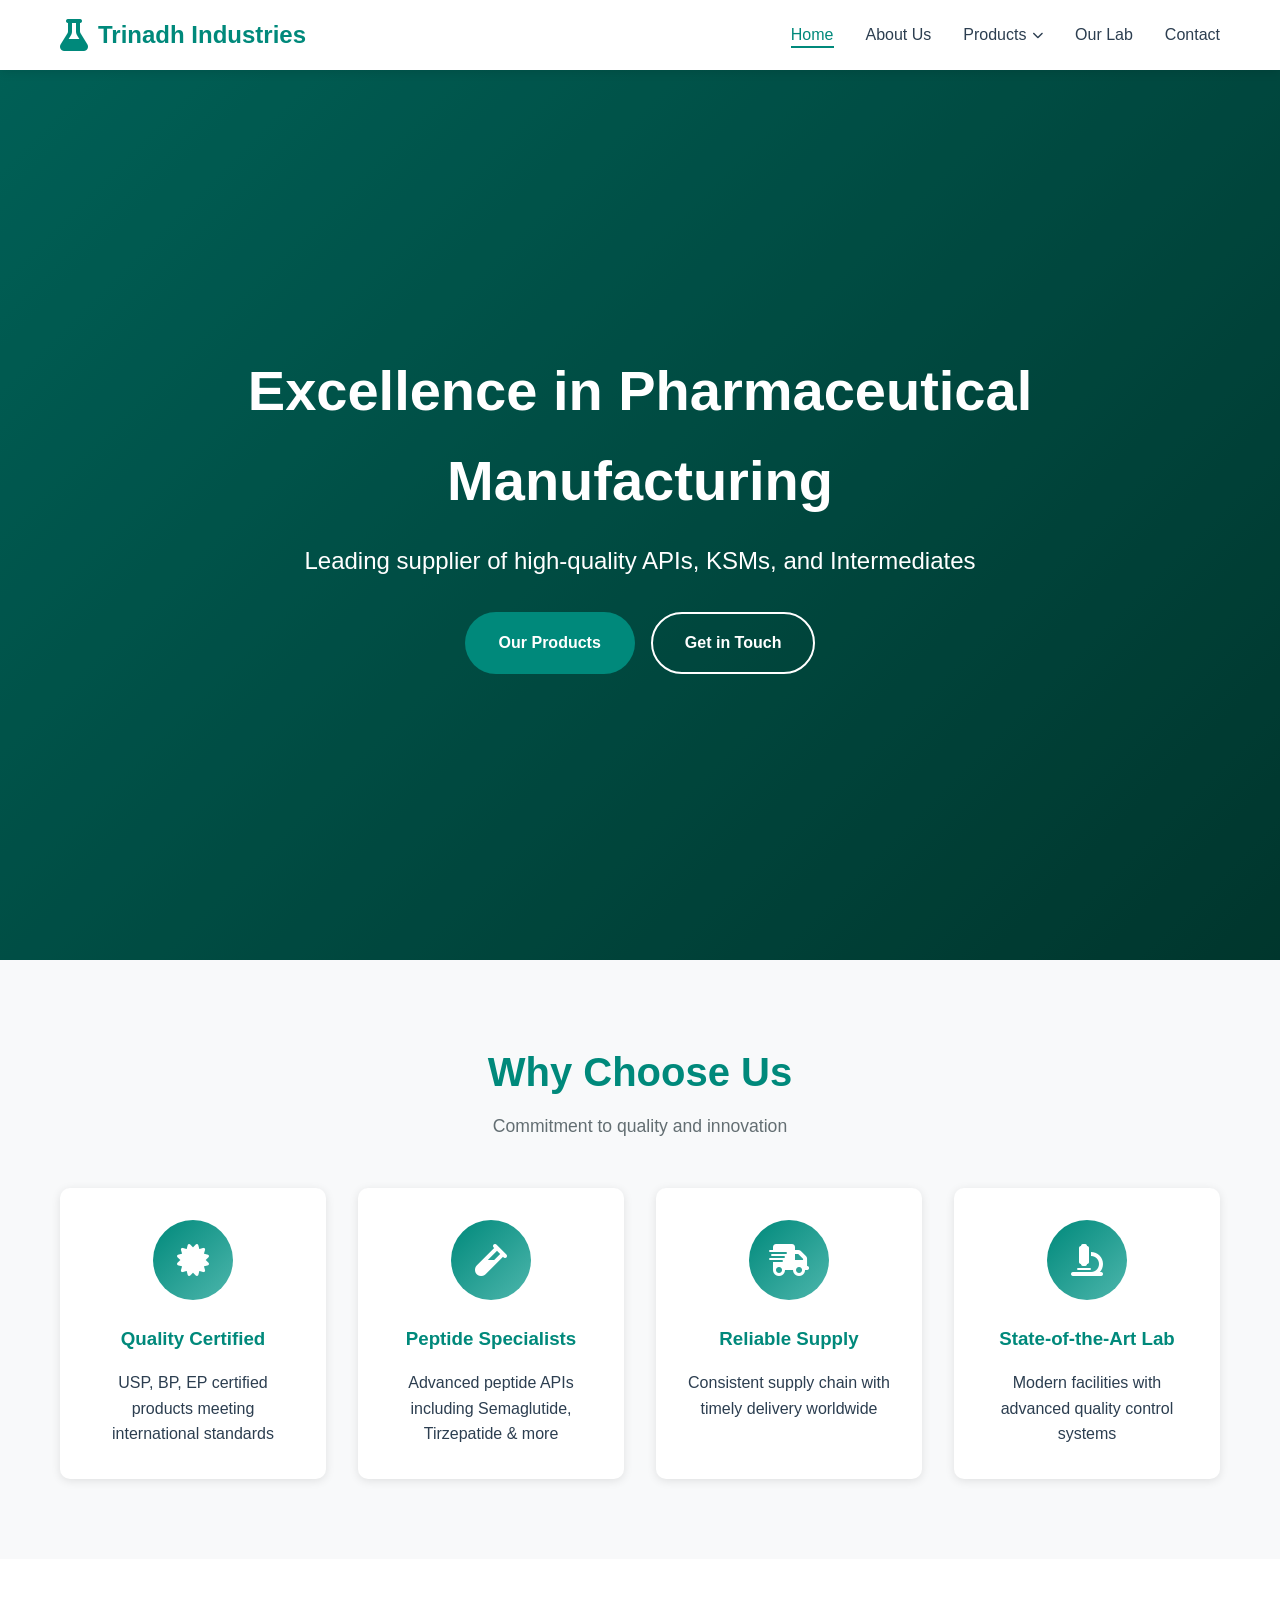
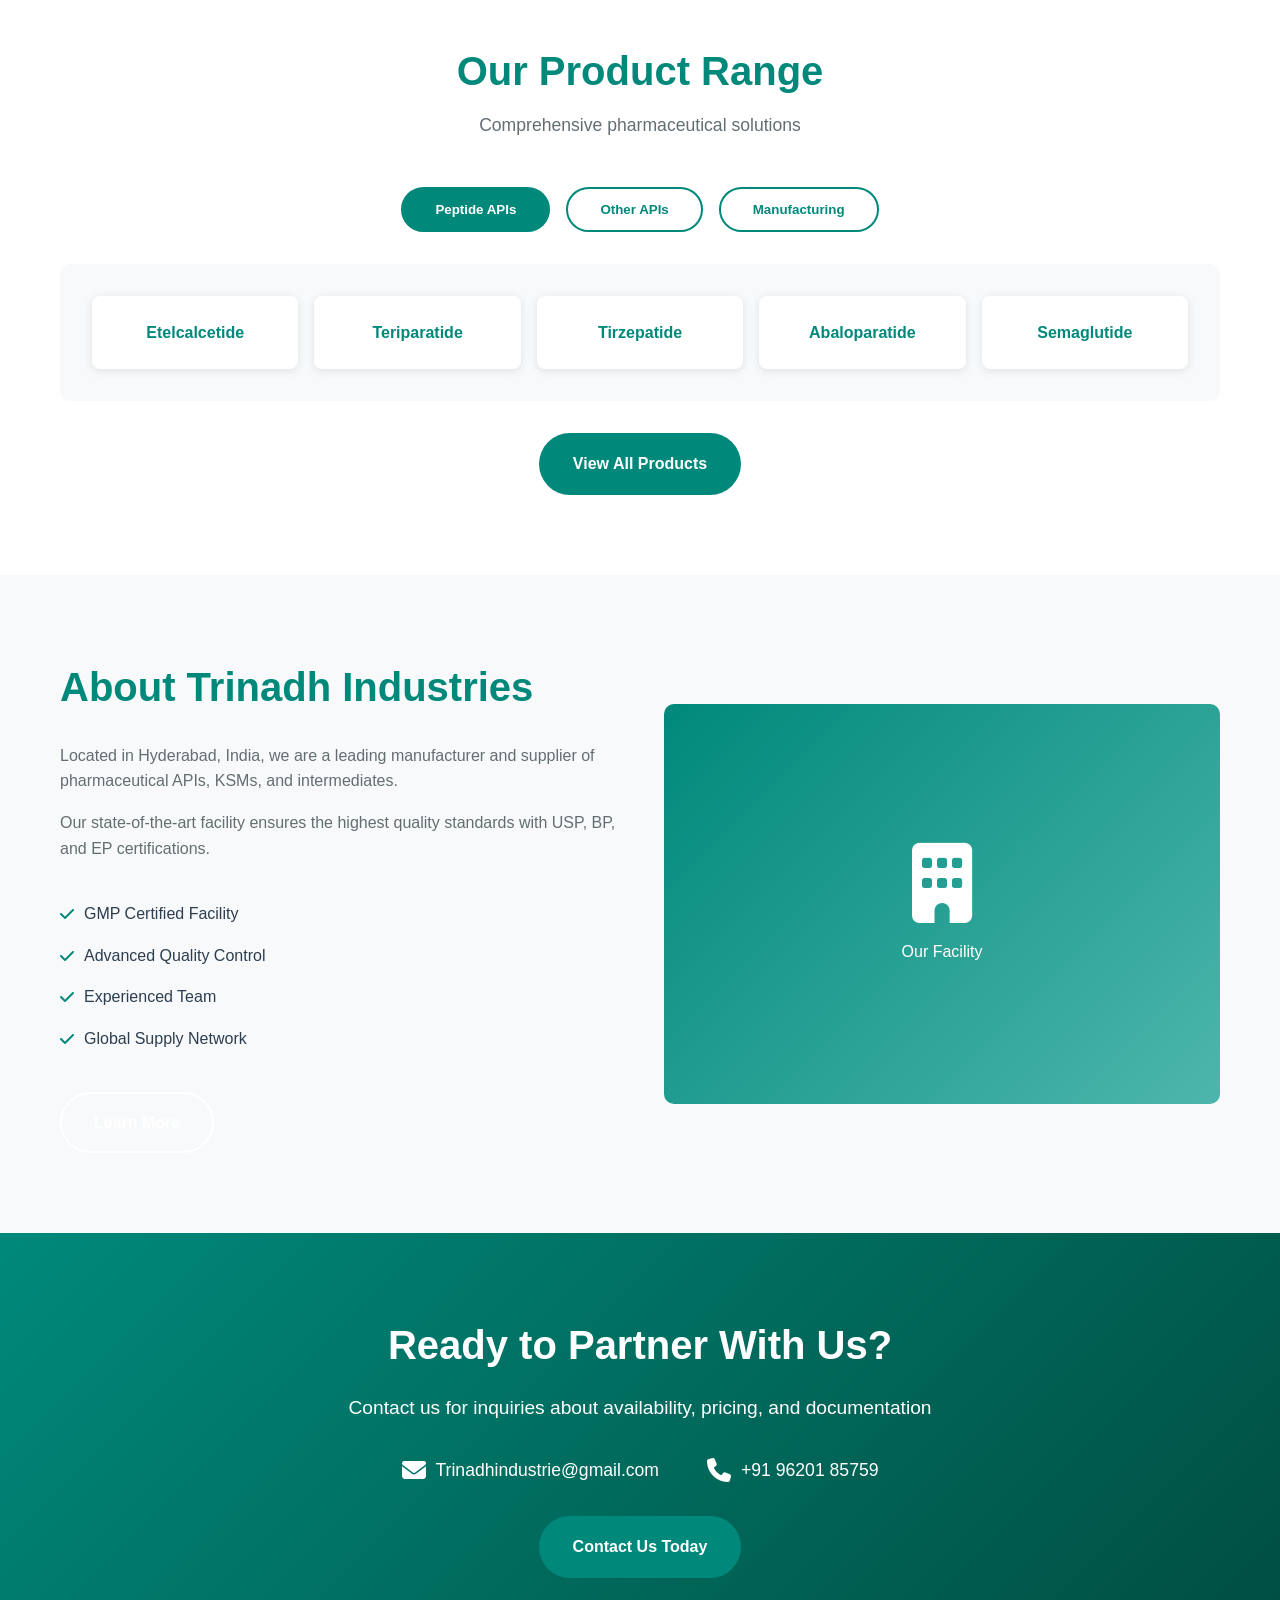
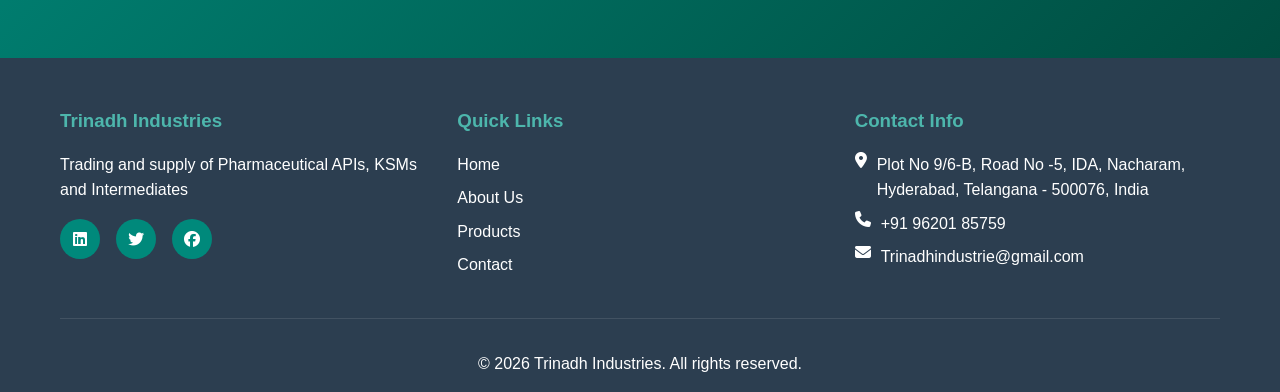
==== commit 3bab0178: "Add files via upload" ====
--- a/index.html
+++ b/index.html
@@ -1,288 +1,227 @@
 <!DOCTYPE html>
 <html lang="en">
 <head>
-  <meta charset="UTF-8">
-  <meta name="viewport" content="width=device-width, initial-scale=1.0">
-  <title>Trinadh Industries | Pharmaceutical APIs, KSMs & Intermediates</title>
-  <link rel="stylesheet" href="style.css">
-  <link rel="stylesheet" href="https://cdnjs.cloudflare.com/ajax/libs/font-awesome/6.4.0/css/all.min.css">
-  <link href="https://fonts.googleapis.com/css2?family=Inter:wght@400;500;600;700&family=JetBrains+Mono:wght@400;500;600&display=swap" rel="stylesheet">
+<meta charset="UTF-8">
+<meta name="viewport" content="width=device-width, initial-scale=1.0">
+<title>Trinadh Industries | Pharmaceutical APIs, KSMs & Intermediates</title>
+<link rel="stylesheet" href="css/style.css">
+<link rel="stylesheet" href="https://cdnjs.cloudflare.com/ajax/libs/font-awesome/6.4.0/css/all.min.css">
 </head>
 <body>
-  <!-- Navigation -->
-  <nav class="navbar">
-    <div class="container">
-      <a href="index.html" class="nav-brand">
-        <div class="nav-brand-icon">T</div>
-        <span>Trinadh Industries</span>
-      </a>
-      <ul class="nav-menu">
-        <li><a href="index.html" class="active">Home</a></li>
-        <li><a href="about.html">About</a></li>
-        <li class="nav-dropdown">
-          <a href="products.html">Products <i class="fas fa-chevron-down"></i></a>
-          <ul class="dropdown-menu">
-            <li><a href="products.html#peptide-apis">Peptide APIs</a></li>
-            <li><a href="products.html#other-apis">Other APIs</a></li>
-            <li><a href="products.html#manufacturing">Supplying & Manufacturing</a></li>
-            <li><a href="products.html#impurity-standards">Impurity Reference Standards</a></li>
-          </ul>
-        </li>
-        <li><a href="videos.html">Our Lab</a></li>
-        <li><a href="contact.html">Contact</a></li>
-      </ul>
-      <div class="hamburger">
-        <span></span>
-        <span></span>
-        <span></span>
-      </div>
-    </div>
-  </nav>
-
-  <!-- Hero Section -->
-  <section class="hero">
-    <div class="container">
-      <div class="hero-content">
-        <span class="section-label" style="color: var(--accent);">Pharmaceutical Excellence</span>
-        <h1>Leading Supplier of High-Quality APIs, KSMs & Intermediates</h1>
-        <p class="hero-subtitle">USP, BP, EP certified pharmaceutical ingredients with global supply chain reliability</p>
-        <div style="display: flex; gap: 1rem; margin-top: 2rem;">
-          <a href="products.html" class="btn btn-primary">
-            <i class="fas fa-flask"></i> View Products
-          </a>
-          <a href="contact.html" class="btn btn-secondary">
-            <i class="fas fa-envelope"></i> Get in Touch
-          </a>
-        </div>
-        
-        <div class="hero-stats">
-          <div class="hero-stat">
-            <span class="hero-stat-value">50+</span>
-            <span class="hero-stat-label">Products Available</span>
-          </div>
-          <div class="hero-stat">
-            <span class="hero-stat-value">GMP</span>
-            <span class="hero-stat-label">Certified Facility</span>
-          </div>
-          <div class="hero-stat">
-            <span class="hero-stat-value">Global</span>
-            <span class="hero-stat-label">Supply Network</span>
-          </div>
-        </div>
-      </div>
-    </div>
-  </section>
-
-  <!-- Features Section -->
-  <section class="section">
-    <div class="container">
-      <div class="section-header">
-        <span class="section-label">Why Choose Us</span>
-        <h2 class="section-title">Commitment to Quality & Innovation</h2>
-        <p class="section-subtitle">Industry-leading standards in pharmaceutical manufacturing and supply</p>
-      </div>
-      
-      <div class="features-grid">
-        <div class="feature-card">
-          <div class="feature-icon">
-            <i class="fas fa-certificate"></i>
-          </div>
-          <h3>Quality Certified</h3>
-          <p>USP, BP, EP certified products meeting international pharmaceutical standards</p>
-        </div>
-        
-        <div class="feature-card">
-          <div class="feature-icon">
-            <i class="fas fa-dna"></i>
-          </div>
-          <h3>Peptide Specialists</h3>
-          <p>Advanced peptide APIs including Semaglutide, Tirzepatide & more</p>
-        </div>
-        
-        <div class="feature-card">
-          <div class="feature-icon">
-            <i class="fas fa-shipping-fast"></i>
-          </div>
-          <h3>Reliable Supply</h3>
-          <p>Consistent supply chain with timely delivery worldwide</p>
-        </div>
-        
-        <div class="feature-card">
-          <div class="feature-icon">
-            <i class="fas fa-microscope"></i>
-          </div>
-          <h3>State-of-the-Art Lab</h3>
-          <p>Modern facilities with advanced quality control systems</p>
-        </div>
-      </div>
-    </div>
-  </section>
-
-  <!-- Products Preview -->
-  <section class="section" style="background: var(--bg);">
-    <div class="container">
-      <div class="section-header">
-        <span class="section-label">Product Range</span>
-        <h2 class="section-title">Comprehensive Pharmaceutical Solutions</h2>
-      </div>
-      
-      <div class="tab-content">
-        <div class="products-tabs">
-          <button class="tab-btn active" data-tab="peptide">Peptide APIs</button>
-          <button class="tab-btn" data-tab="other">Other APIs</button>
-          <button class="tab-btn" data-tab="manufacturing">Manufacturing</button>
-        </div>
-        
-        <div id="peptide" class="tab-pane active">
-          <div class="product-grid" style="display: grid; grid-template-columns: repeat(auto-fit, minmax(200px, 1fr)); gap: 1rem;">
-            <div class="product-item" style="background: var(--surface); border: 1px solid var(--border); padding: 1rem; border-radius: 6px; text-align: center; font-weight: 600; color: var(--text-primary);">Etelcalcetide</div>
-            <div class="product-item" style="background: var(--surface); border: 1px solid var(--border); padding: 1rem; border-radius: 6px; text-align: center; font-weight: 600; color: var(--text-primary);">Teriparatide</div>
-            <div class="product-item" style="background: var(--surface); border: 1px solid var(--border); padding: 1rem; border-radius: 6px; text-align: center; font-weight: 600; color: var(--text-primary);">Tirzepatide</div>
-            <div class="product-item" style="background: var(--surface); border: 1px solid var(--border); padding: 1rem; border-radius: 6px; text-align: center; font-weight: 600; color: var(--text-primary);">Abaloparatide</div>
-            <div class="product-item" style="background: var(--surface); border: 1px solid var(--border); padding: 1rem; border-radius: 6px; text-align: center; font-weight: 600; color: var(--text-primary);">Semaglutide</div>
-          </div>
-        </div>
-        
-        <div id="other" class="tab-pane">
-          <div class="product-grid" style="display: grid; grid-template-columns: repeat(auto-fit, minmax(200px, 1fr)); gap: 1rem;">
-            <div class="product-item" style="background: var(--surface); border: 1px solid var(--border); padding: 1rem; border-radius: 6px; text-align: center; font-weight: 600; color: var(--text-primary);">Allopurinol</div>
-            <div class="product-item" style="background: var(--surface); border: 1px solid var(--border); padding: 1rem; border-radius: 6px; text-align: center; font-weight: 600; color: var(--text-primary);">Omeprazole USP</div>
-            <div class="product-item" style="background: var(--surface); border: 1px solid var(--border); padding: 1rem; border-radius: 6px; text-align: center; font-weight: 600; color: var(--text-primary);">Pregabalin USP</div>
-            <div class="product-item" style="background: var(--surface); border: 1px solid var(--border); padding: 1rem; border-radius: 6px; text-align: center; font-weight: 600; color: var(--text-primary);">Levetiracetam USP</div>
-            <div class="product-item" style="background: var(--surface); border: 1px solid var(--border); padding: 1rem; border-radius: 6px; text-align: center; font-weight: 600; color: var(--text-primary);">Rivaroxaban</div>
-          </div>
-        </div>
-        
-        <div id="manufacturing" class="tab-pane">
-          <div class="product-grid" style="display: grid; grid-template-columns: repeat(auto-fit, minmax(200px, 1fr)); gap: 1rem;">
-            <div class="product-item" style="background: var(--surface); border: 1px solid var(--border); padding: 1rem; border-radius: 6px; text-align: center; font-weight: 600; color: var(--text-primary);">Amlodipine Besylate USP</div>
-            <div class="product-item" style="background: var(--surface); border: 1px solid var(--border); padding: 1rem; border-radius: 6px; text-align: center; font-weight: 600; color: var(--text-primary);">Esomeprazole Magnesium</div>
-            <div class="product-item" style="background: var(--surface); border: 1px solid var(--border); padding: 1rem; border-radius: 6px; text-align: center; font-weight: 600; color: var(--text-primary);">Apixaban</div>
-            <div class="product-item" style="background: var(--surface); border: 1px solid var(--border); padding: 1rem; border-radius: 6px; text-align: center; font-weight: 600; color: var(--text-primary);">Hydroxychloroquine Sulfate</div>
-            <div class="product-item" style="background: var(--surface); border: 1px solid var(--border); padding: 1rem; border-radius: 6px; text-align: center; font-weight: 600; color: var(--text-primary);">Labetalol Hydrochloride</div>
-          </div>
-        </div>
-      </div>
-      
-      <div style="text-align: center; margin-top: 2rem;">
-        <a href="products.html" class="btn btn-outline">
-          <i class="fas fa-arrow-right"></i> View All Products
-        </a>
-      </div>
-    </div>
-  </section>
-
-  <!-- About Preview -->
-  <section class="section">
-    <div class="container">
-      <div class="about-grid">
-        <div class="about-content">
-          <span class="section-label">About Us</span>
-          <h2>Trinadh Industries</h2>
-          <p>Located in Hyderabad, India, we are a leading manufacturer and supplier of pharmaceutical APIs, KSMs, and intermediates.</p>
-          <p>Our state-of-the-art facility ensures the highest quality standards with USP, BP, and EP certifications.</p>
-          
-          <ul class="about-list">
-            <li><i class="fas fa-check-circle"></i> GMP Certified Facility</li>
-            <li><i class="fas fa-check-circle"></i> Advanced Quality Control</li>
-            <li><i class="fas fa-check-circle"></i> Experienced Team</li>
-            <li><i class="fas fa-check-circle"></i> Global Supply Network</li>
-          </ul>
-          
-          <a href="about.html" class="btn btn-primary">Learn More</a>
-        </div>
-        
-        <div class="about-image">
-          <i class="fas fa-industry"></i>
-        </div>
-      </div>
-      
-      <div class="stats-grid">
-        <div class="stat-card">
-          <div class="stat-value">50+</div>
-          <div class="stat-label">Products</div>
-        </div>
-        <div class="stat-card">
-          <div class="stat-value">GMP</div>
-          <div class="stat-label">Certified</div>
-        </div>
-        <div class="stat-card">
-          <div class="stat-value">USP/BP/EP</div>
-          <div class="stat-label">Standards</div>
-        </div>
-        <div class="stat-card">
-          <div class="stat-value">Global</div>
-          <div class="stat-label">Supply</div>
-        </div>
-      </div>
-    </div>
-  </section>
-
-  <!-- CTA Section -->
-  <section class="section" style="background: var(--primary); color: var(--text-inverse);">
-    <div class="container" style="text-align: center;">
-      <span class="section-label" style="color: var(--accent);">Ready to Partner?</span>
-      <h2 style="color: var(--text-inverse); margin-bottom: 1rem;">Contact Us for Inquiries</h2>
-      <p style="color: rgba(255,255,255,0.7); margin-bottom: 2rem;">Availability, pricing, and documentation</p>
-      
-      <div style="display: flex; gap: 3rem; justify-content: center; margin-bottom: 2rem; flex-wrap: wrap;">
-        <div style="display: flex; align-items: center; gap: 0.75rem;">
-          <i class="fas fa-envelope" style="color: var(--accent);"></i>
-          <span>Trinadhindustrie@gmail.com</span>
-        </div>
-        <div style="display: flex; align-items: center; gap: 0.75rem;">
-          <i class="fas fa-phone" style="color: var(--accent);"></i>
-          <span>+91 96201 85759</span>
-        </div>
-      </div>
-      
-      <a href="contact.html" class="btn btn-primary">Contact Us Today</a>
-    </div>
-  </section>
-
-  <!-- Footer -->
-  <footer class="footer">
-    <div class="container">
-      <div class="footer-grid">
-        <div class="footer-col">
-          <h3>Trinadh Industries</h3>
-          <p>Trading and supply of Pharmaceutical APIs, KSMs and Intermediates</p>
-        </div>
-        
-        <div class="footer-col">
-          <h3>Quick Links</h3>
-          <ul>
-            <li><a href="index.html">Home</a></li>
-            <li><a href="about.html">About Us</a></li>
-            <li><a href="products.html">Products</a></li>
-            <li><a href="contact.html">Contact</a></li>
-          </ul>
-        </div>
-        
-        <div class="footer-col">
-          <h3>Contact Info</h3>
-          <ul>
-            <li><i class="fas fa-map-marker-alt" style="margin-right: 0.5rem;"></i> Plot No 9/6-B, Road No -5, IDA, Nacharam, Hyderabad, Telangana - 500076, India</li>
-            <li><i class="fas fa-phone" style="margin-right: 0.5rem;"></i> +91 96201 85759</li>
-            <li><i class="fas fa-envelope" style="margin-right: 0.5rem;"></i> Trinadhindustrie@gmail.com</li>
-          </ul>
-        </div>
-        
-        <div class="footer-col">
-          <h3>Business Hours</h3>
-          <ul>
-            <li>Monday - Saturday: 9:00 AM - 6:00 PM</li>
-            <li>Sunday: Closed</li>
-          </ul>
-        </div>
-      </div>
-      
-      <div class="footer-bottom">
-        <p>&copy; 2026 Trinadh Industries. All rights reserved.</p>
-      </div>
-    </div>
-  </footer>
-
-  <script src="main.js"></script>
+<!-- Navigation -->
+<nav class="navbar">
+<div class="container">
+<div class="nav-brand">
+<i class="fas fa-flask"></i>
+<span>Trinadh Industries</span>
+</div>
+<ul class="nav-menu">
+<li><a href="index.html" class="active">Home</a></li>
+<li><a href="about.html">About Us</a></li>
+<li class="nav-dropdown">
+<a href="products.html">Products <i class="fas fa-chevron-down"></i></a>
+<ul class="dropdown-menu">
+<li><a href="products.html#peptide-apis">Peptide APIs</a></li>
+<li><a href="products.html#other-apis">Other APIs</a></li>
+<li><a href="products.html#manufacturing">Supplying &amp; Manufacturing</a></li>
+<li><a href="products.html#impurity-standards">Impurity Reference Standards</a></li>
+</ul>
+</li>
+<li><a href="videos.html">Our Lab</a></li>
+<li><a href="contact.html">Contact</a></li>
+</ul>
+<div class="hamburger">
+<span></span>
+<span></span>
+<span></span>
+</div>
+</div>
+</nav>
+
+<!-- Hero Section -->
+<section class="hero">
+<div class="hero-overlay"></div>
+<div class="container hero-content">
+<h1>Excellence in Pharmaceutical Manufacturing</h1>
+<p>Leading supplier of high-quality APIs, KSMs, and Intermediates</p>
+<div class="hero-buttons">
+<a href="products.html" class="btn btn-primary">Our Products</a>
+<a href="contact.html" class="btn btn-secondary">Get in Touch</a>
+</div>
+</div>
+</section>
+
+<!-- Features Section -->
+<section class="features">
+<div class="container">
+<div class="section-title">
+<h2>Why Choose Us</h2>
+<p>Commitment to quality and innovation</p>
+</div>
+<div class="features-grid">
+<div class="feature-card">
+<div class="feature-icon">
+<i class="fas fa-certificate"></i>
+</div>
+<h3>Quality Certified</h3>
+<p>USP, BP, EP certified products meeting international standards</p>
+</div>
+<div class="feature-card">
+<div class="feature-icon">
+<i class="fas fa-vial"></i>
+</div>
+<h3>Peptide Specialists</h3>
+<p>Advanced peptide APIs including Semaglutide, Tirzepatide & more</p>
+</div>
+<div class="feature-card">
+<div class="feature-icon">
+<i class="fas fa-shipping-fast"></i>
+</div>
+<h3>Reliable Supply</h3>
+<p>Consistent supply chain with timely delivery worldwide</p>
+</div>
+<div class="feature-card">
+<div class="feature-icon">
+<i class="fas fa-microscope"></i>
+</div>
+<h3>State-of-the-Art Lab</h3>
+<p>Modern facilities with advanced quality control systems</p>
+</div>
+</div>
+</div>
+</section>
+
+<!-- Products Preview -->
+<section class="products-preview">
+<div class="container">
+<div class="section-title">
+<h2>Our Product Range</h2>
+<p>Comprehensive pharmaceutical solutions</p>
+</div>
+<div class="products-tabs">
+<div class="tab-buttons">
+<button class="tab-btn active" data-tab="peptides">Peptide APIs</button>
+<button class="tab-btn" data-tab="other">Other APIs</button>
+<button class="tab-btn" data-tab="manufacturing">Manufacturing</button>
+</div>
+<div class="tab-content">
+<div class="tab-pane active" id="peptides">
+<div class="product-grid">
+<div class="product-item">Etelcalcetide</div>
+<div class="product-item">Teriparatide</div>
+<div class="product-item">Tirzepatide</div>
+<div class="product-item">Abaloparatide</div>
+<div class="product-item">Semaglutide</div>
+</div>
+</div>
+<div class="tab-pane" id="other">
+<div class="product-grid">
+<div class="product-item">Allopurinol</div>
+<div class="product-item">Omeprazole USP</div>
+<div class="product-item">Pregabalin USP</div>
+<div class="product-item">Levetiracetam USP</div>
+<div class="product-item">Rivaroxaban</div>
+</div>
+</div>
+<div class="tab-pane" id="manufacturing">
+<div class="product-grid">
+<div class="product-item">Amlodipine Besylate USP</div>
+<div class="product-item">Esomeprazole Magnesium</div>
+<div class="product-item">Apixaban</div>
+<div class="product-item">Hydroxychloroquine Sulfate</div>
+<div class="product-item">Labetalol Hydrochloride</div>
+</div>
+</div>
+</div>
+</div>
+<div class="text-center">
+<a href="products.html" class="btn btn-primary">View All Products</a>
+</div>
+</div>
+</section>
+
+<!-- About Preview -->
+<section class="about-preview">
+<div class="container">
+<div class="about-grid">
+<div class="about-content">
+<h2>About Trinadh Industries</h2>
+<p>Located in Hyderabad, India, we are a leading manufacturer and supplier of pharmaceutical APIs, KSMs, and intermediates.</p>
+<p>Our state-of-the-art facility ensures the highest quality standards with USP, BP, and EP certifications.</p>
+<ul class="about-list">
+<li><i class="fas fa-check"></i> GMP Certified Facility</li>
+<li><i class="fas fa-check"></i> Advanced Quality Control</li>
+<li><i class="fas fa-check"></i> Experienced Team</li>
+<li><i class="fas fa-check"></i> Global Supply Network</li>
+</ul>
+<a href="about.html" class="btn btn-secondary">Learn More</a>
+</div>
+<div class="about-image">
+<div class="image-placeholder">
+<i class="fas fa-building"></i>
+<p>Our Facility</p>
+</div>
+</div>
+</div>
+</div>
+</section>
+
+<!-- Contact CTA -->
+<section class="cta">
+<div class="container">
+<h2>Ready to Partner With Us?</h2>
+<p>Contact us for inquiries about availability, pricing, and documentation</p>
+<div class="cta-contact">
+<div class="cta-item">
+<i class="fas fa-envelope"></i>
+<span>Trinadhindustrie@gmail.com</span>
+</div>
+<div class="cta-item">
+<i class="fas fa-phone"></i>
+<span>+91 96201 85759</span>
+</div>
+</div>
+<a href="contact.html" class="btn btn-primary">Contact Us Today</a>
+</div>
+</section>
+
+<!-- Footer -->
+<footer class="footer">
+<div class="container">
+<div class="footer-grid">
+<div class="footer-col">
+<h3>Trinadh Industries</h3>
+<p>Trading and supply of Pharmaceutical APIs, KSMs and Intermediates</p>
+<div class="social-links">
+<a href="#"><i class="fab fa-linkedin"></i></a>
+<a href="#"><i class="fab fa-twitter"></i></a>
+<a href="#"><i class="fab fa-facebook"></i></a>
+</div>
+</div>
+<div class="footer-col">
+<h3>Quick Links</h3>
+<ul>
+<li><a href="index.html">Home</a></li>
+<li><a href="about.html">About Us</a></li>
+<li><a href="products.html">Products</a></li>
+<li><a href="contact.html">Contact</a></li>
+</ul>
+</div>
+<div class="footer-col">
+<h3>Contact Info</h3>
+<ul class="contact-info">
+<li><i class="fas fa-map-marker-alt"></i> Plot No 9/6-B, Road No -5, IDA, Nacharam, Hyderabad, Telangana - 500076, India</li>
+<li><i class="fas fa-phone"></i> +91 96201 85759</li>
+<li><i class="fas fa-envelope"></i> Trinadhindustrie@gmail.com</li>
+</ul>
+</div>
+</div>
+<div class="footer-bottom">
+<p>&copy; 2026 Trinadh Industries. All rights reserved.</p>
+</div>
+</div>
+</footer>
+
+<script src="js/main.js"></script>
 </body>
 </html>
--- a/css/style.css
+++ b/css/style.css
@@ -0,0 +1,752 @@
+/* CSS Variables */
+:root {
+--primary-color: #00897b;
+--secondary-color: #004d40;
+--accent-color: #4db6ac;
+--text-dark: #2c3e50;
+--text-light: #636e72;
+--bg-light: #f8f9fa;
+--white: #ffffff;
+--shadow: 0 2px 10px rgba(0, 0, 0, 0.1);
+--shadow-hover: 0 5px 20px rgba(0, 0, 0, 0.15);
+--transition: all 0.3s ease;
+}
+
+/* Reset & Base Styles */
+* {
+margin: 0;
+padding: 0;
+box-sizing: border-box;
+}
+
+body {
+font-family: 'Segoe UI', Tahoma, Geneva, Verdana, sans-serif;
+line-height: 1.6;
+color: var(--text-dark);
+overflow-x: hidden;
+}
+
+.container {
+max-width: 1200px;
+margin: 0 auto;
+padding: 0 20px;
+}
+
+/* Navigation */
+.navbar {
+background: var(--white);
+box-shadow: var(--shadow);
+position: fixed;
+width: 100%;
+top: 0;
+z-index: 1000;
+transition: var(--transition);
+}
+
+.navbar .container {
+display: flex;
+justify-content: space-between;
+align-items: center;
+padding: 1rem 20px;
+}
+
+.nav-brand {
+display: flex;
+align-items: center;
+gap: 10px;
+font-size: 1.5rem;
+font-weight: 700;
+color: var(--primary-color);
+}
+
+.nav-brand i {
+font-size: 2rem;
+}
+
+.nav-menu {
+display: flex;
+list-style: none;
+gap: 2rem;
+}
+
+.nav-menu a {
+text-decoration: none;
+color: var(--text-dark);
+font-weight: 500;
+transition: var(--transition);
+position: relative;
+}
+
+.nav-menu a:hover,
+.nav-menu a.active {
+color: var(--primary-color);
+}
+
+.nav-menu a::after {
+content: '';
+position: absolute;
+bottom: -5px;
+left: 0;
+width: 0;
+height: 2px;
+background: var(--primary-color);
+transition: var(--transition);
+}
+
+.nav-menu a:hover::after,
+.nav-menu a.active::after {
+width: 100%;
+}
+
+/* Products dropdown */
+.nav-dropdown {
+position: relative;
+}
+
+.nav-dropdown > a {
+display: flex;
+align-items: center;
+gap: 0.35rem;
+}
+
+.nav-dropdown > a i {
+font-size: 0.7rem;
+transition: var(--transition);
+}
+
+.nav-dropdown:hover > a i {
+transform: rotate(180deg);
+}
+
+.dropdown-menu {
+position: absolute;
+top: calc(100% + 14px);
+left: 50%;
+transform: translate(-50%, -8px);
+background: var(--white);
+min-width: 250px;
+box-shadow: var(--shadow-hover);
+border-radius: 8px;
+padding: 0.5rem 0;
+list-style: none;
+opacity: 0;
+visibility: hidden;
+transition: var(--transition);
+z-index: 1001;
+}
+
+.nav-dropdown:hover .dropdown-menu {
+opacity: 1;
+visibility: visible;
+transform: translate(-50%, 0);
+}
+
+.dropdown-menu li {
+list-style: none;
+}
+
+.dropdown-menu a {
+display: block;
+padding: 0.65rem 1.3rem;
+color: var(--text-dark);
+font-weight: 500;
+font-size: 0.92rem;
+white-space: nowrap;
+}
+
+.dropdown-menu a::after {
+display: none;
+}
+
+.dropdown-menu a:hover {
+background: var(--bg-light);
+color: var(--primary-color);
+}
+
+.hamburger {
+display: none;
+flex-direction: column;
+cursor: pointer;
+gap: 5px;
+}
+
+.hamburger span {
+width: 25px;
+height: 3px;
+background: var(--primary-color);
+transition: var(--transition);
+}
+
+/* Hero Section */
+.hero {
+background: linear-gradient(135deg, var(--primary-color), var(--secondary-color));
+min-height: 100vh;
+display: flex;
+align-items: center;
+justify-content: center;
+position: relative;
+margin-top: 60px;
+color: var(--white);
+text-align: center;
+}
+
+.hero-overlay {
+position: absolute;
+top: 0;
+left: 0;
+width: 100%;
+height: 100%;
+background: rgba(0, 0, 0, 0.3);
+}
+
+.hero-content {
+position: relative;
+z-index: 1;
+}
+
+.hero h1 {
+font-size: 3.5rem;
+margin-bottom: 1rem;
+animation: fadeInUp 1s ease;
+}
+
+.hero p {
+font-size: 1.5rem;
+margin-bottom: 2rem;
+animation: fadeInUp 1s ease 0.2s backwards;
+}
+
+.hero-buttons {
+display: flex;
+gap: 1rem;
+justify-content: center;
+animation: fadeInUp 1s ease 0.4s backwards;
+}
+
+/* Buttons */
+.btn {
+padding: 1rem 2rem;
+border-radius: 50px;
+text-decoration: none;
+font-weight: 600;
+transition: var(--transition);
+display: inline-block;
+border: 2px solid transparent;
+}
+
+.btn-primary {
+background: var(--primary-color);
+color: var(--white);
+}
+
+.btn-primary:hover {
+background: var(--secondary-color);
+transform: translateY(-3px);
+box-shadow: var(--shadow-hover);
+}
+
+.btn-secondary {
+background: transparent;
+color: var(--white);
+border-color: var(--white);
+}
+
+.btn-secondary:hover {
+background: var(--white);
+color: var(--primary-color);
+transform: translateY(-3px);
+}
+
+/* Section Title */
+.section-title {
+text-align: center;
+margin-bottom: 3rem;
+}
+
+.section-title h2 {
+font-size: 2.5rem;
+color: var(--primary-color);
+margin-bottom: 0.5rem;
+}
+
+.section-title p {
+color: var(--text-light);
+font-size: 1.1rem;
+}
+
+/* Features Section */
+.features {
+padding: 5rem 0;
+background: var(--bg-light);
+}
+
+.features-grid {
+display: grid;
+grid-template-columns: repeat(auto-fit, minmax(250px, 1fr));
+gap: 2rem;
+}
+
+.feature-card {
+background: var(--white);
+padding: 2rem;
+border-radius: 10px;
+text-align: center;
+box-shadow: var(--shadow);
+transition: var(--transition);
+}
+
+.feature-card:hover {
+transform: translateY(-10px);
+box-shadow: var(--shadow-hover);
+}
+
+.feature-icon {
+width: 80px;
+height: 80px;
+background: linear-gradient(135deg, var(--primary-color), var(--accent-color));
+border-radius: 50%;
+display: flex;
+align-items: center;
+justify-content: center;
+margin: 0 auto 1.5rem;
+}
+
+.feature-icon i {
+font-size: 2rem;
+color: var(--white);
+}
+
+.feature-card h3 {
+color: var(--primary-color);
+margin-bottom: 1rem;
+}
+
+/* Products Preview */
+.products-preview {
+padding: 5rem 0;
+}
+
+.products-tabs {
+margin-bottom: 2rem;
+}
+
+.tab-buttons {
+display: flex;
+gap: 1rem;
+justify-content: center;
+margin-bottom: 2rem;
+}
+
+.tab-btn {
+padding: 0.8rem 2rem;
+border: 2px solid var(--primary-color);
+background: var(--white);
+color: var(--primary-color);
+border-radius: 50px;
+cursor: pointer;
+font-weight: 600;
+transition: var(--transition);
+}
+
+.tab-btn:hover,
+.tab-btn.active {
+background: var(--primary-color);
+color: var(--white);
+}
+
+.tab-content {
+background: var(--bg-light);
+padding: 2rem;
+border-radius: 10px;
+}
+
+.tab-pane {
+display: none;
+}
+
+.tab-pane.active {
+display: block;
+animation: fadeIn 0.5s ease;
+}
+
+.product-grid {
+display: grid;
+grid-template-columns: repeat(auto-fit, minmax(200px, 1fr));
+gap: 1rem;
+}
+
+.product-item {
+background: var(--white);
+padding: 1.5rem;
+border-radius: 8px;
+text-align: center;
+box-shadow: var(--shadow);
+transition: var(--transition);
+font-weight: 600;
+color: var(--primary-color);
+}
+
+.product-item:hover {
+transform: translateY(-5px);
+box-shadow: var(--shadow-hover);
+}
+
+.text-center {
+text-align: center;
+margin-top: 2rem;
+}
+
+/* About Preview */
+.about-preview {
+padding: 5rem 0;
+background: var(--bg-light);
+}
+
+.about-grid {
+display: grid;
+grid-template-columns: 1fr 1fr;
+gap: 3rem;
+align-items: center;
+}
+
+.about-content h2 {
+color: var(--primary-color);
+font-size: 2.5rem;
+margin-bottom: 1.5rem;
+}
+
+.about-content p {
+margin-bottom: 1rem;
+color: var(--text-light);
+}
+
+.about-list {
+list-style: none;
+margin: 2rem 0;
+}
+
+.about-list li {
+padding: 0.5rem 0;
+display: flex;
+align-items: center;
+gap: 10px;
+}
+
+.about-list i {
+color: var(--primary-color);
+}
+
+.about-image .image-placeholder {
+background: linear-gradient(135deg, var(--primary-color), var(--accent-color));
+height: 400px;
+border-radius: 10px;
+display: flex;
+flex-direction: column;
+align-items: center;
+justify-content: center;
+color: var(--white);
+}
+
+.about-image i {
+font-size: 5rem;
+margin-bottom: 1rem;
+}
+
+/* CTA Section */
+.cta {
+background: linear-gradient(135deg, var(--primary-color), var(--secondary-color));
+color: var(--white);
+padding: 5rem 0;
+text-align: center;
+}
+
+.cta h2 {
+font-size: 2.5rem;
+margin-bottom: 1rem;
+}
+
+.cta p {
+font-size: 1.2rem;
+margin-bottom: 2rem;
+}
+
+.cta-contact {
+display: flex;
+gap: 3rem;
+justify-content: center;
+margin-bottom: 2rem;
+}
+
+.cta-item {
+display: flex;
+align-items: center;
+gap: 10px;
+font-size: 1.1rem;
+}
+
+.cta-item i {
+font-size: 1.5rem;
+}
+
+/* Footer */
+.footer {
+background: var(--text-dark);
+color: var(--white);
+padding: 3rem 0 1rem;
+}
+
+.footer-grid {
+display: grid;
+grid-template-columns: repeat(auto-fit, minmax(250px, 1fr));
+gap: 2rem;
+margin-bottom: 2rem;
+}
+
+.footer-col h3 {
+color: var(--accent-color);
+margin-bottom: 1rem;
+}
+
+.footer-col ul {
+list-style: none;
+}
+
+.footer-col ul li {
+margin-bottom: 0.5rem;
+}
+
+.footer-col a {
+color: var(--white);
+text-decoration: none;
+transition: var(--transition);
+}
+
+.footer-col a:hover {
+color: var(--accent-color);
+}
+
+.contact-info li {
+display: flex;
+align-items: flex-start;
+gap: 10px;
+margin-bottom: 1rem;
+}
+
+.social-links {
+display: flex;
+gap: 1rem;
+margin-top: 1rem;
+}
+
+.social-links a {
+width: 40px;
+height: 40px;
+background: var(--primary-color);
+border-radius: 50%;
+display: flex;
+align-items: center;
+justify-content: center;
+transition: var(--transition);
+}
+
+.social-links a:hover {
+background: var(--accent-color);
+transform: translateY(-3px);
+}
+
+.footer-bottom {
+text-align: center;
+padding-top: 2rem;
+border-top: 1px solid rgba(255, 255, 255, 0.1);
+}
+
+/* Animations */
+@keyframes fadeInUp {
+from {
+opacity: 0;
+transform: translateY(30px);
+}
+to {
+opacity: 1;
+transform: translateY(0);
+}
+}
+
+@keyframes fadeIn {
+from {
+opacity: 0;
+}
+to {
+opacity: 1;
+}
+}
+
+/* ==========================================================
+   Compound / Product data cards (products.html enrichment)
+   ========================================================== */
+.compound-grid {
+display: grid;
+grid-template-columns: repeat(auto-fit, minmax(300px, 1fr));
+gap: 2rem;
+}
+
+.compound-card {
+background: var(--white);
+border-radius: 10px;
+overflow: hidden;
+box-shadow: var(--shadow);
+transition: var(--transition);
+display: flex;
+flex-direction: column;
+}
+
+.compound-card:hover {
+transform: translateY(-5px);
+box-shadow: var(--shadow-hover);
+}
+
+.compound-image {
+background: var(--bg-light);
+display: flex;
+align-items: center;
+justify-content: center;
+padding: 1rem;
+height: 190px;
+}
+
+.compound-image img {
+max-height: 100%;
+max-width: 100%;
+object-fit: contain;
+}
+
+.compound-body {
+padding: 1.5rem;
+flex: 1;
+display: flex;
+flex-direction: column;
+}
+
+.compound-body h3 {
+color: var(--primary-color);
+margin-bottom: 0.4rem;
+}
+
+.compound-syn {
+color: var(--text-light);
+font-size: 0.88rem;
+margin-bottom: 1rem;
+font-style: italic;
+}
+
+.compound-specs {
+display: grid;
+grid-template-columns: repeat(auto-fit, minmax(130px, 1fr));
+gap: 0.75rem;
+margin-bottom: 0.75rem;
+}
+
+.compound-code-label {
+font-weight: 600;
+color: var(--text-light);
+font-size: 0.78rem;
+display: block;
+margin-bottom: 0.25rem;
+text-transform: uppercase;
+letter-spacing: 0.5px;
+}
+
+.compound-code {
+background: var(--bg-light);
+padding: 0.6rem 0.8rem;
+border-radius: 5px;
+font-family: 'Courier New', Courier, monospace;
+font-size: 0.76rem;
+word-break: break-all;
+color: var(--text-dark);
+margin-top: 0.35rem;
+}
+
+.compound-link {
+margin-top: auto;
+padding-top: 0.75rem;
+font-size: 0.85rem;
+}
+
+.compound-link a {
+color: var(--primary-color);
+text-decoration: none;
+font-weight: 600;
+}
+
+.compound-link a:hover {
+text-decoration: underline;
+}
+
+/* Responsive Design */
+@media (max-width: 768px) {
+.hamburger {
+display: flex;
+}
+
+.nav-menu {
+position: fixed;
+top: 70px;
+right: -100%;
+width: 100%;
+background: var(--white);
+flex-direction: column;
+padding: 2rem;
+box-shadow: var(--shadow);
+transition: var(--transition);
+}
+
+.nav-menu.active {
+right: 0;
+}
+
+.dropdown-menu {
+position: static;
+opacity: 1;
+visibility: visible;
+transform: none;
+box-shadow: none;
+background: var(--bg-light);
+border-radius: 6px;
+margin-top: 0.5rem;
+display: none;
+}
+
+.nav-dropdown.open .dropdown-menu {
+display: block;
+}
+
+.nav-dropdown:hover .dropdown-menu {
+transform: none;
+}
+
+.nav-dropdown > a i {
+margin-left: auto;
+}
+
+.hero h1 {
+font-size: 2rem;
+}
+
+.hero p {
+font-size: 1.2rem;
+}
+
+.hero-buttons {
+flex-direction: column;
+}
+
+.about-grid {
+grid-template-columns: 1fr;
+}
+
+.cta-contact {
+flex-direction: column;
+gap: 1rem;
+}
+}
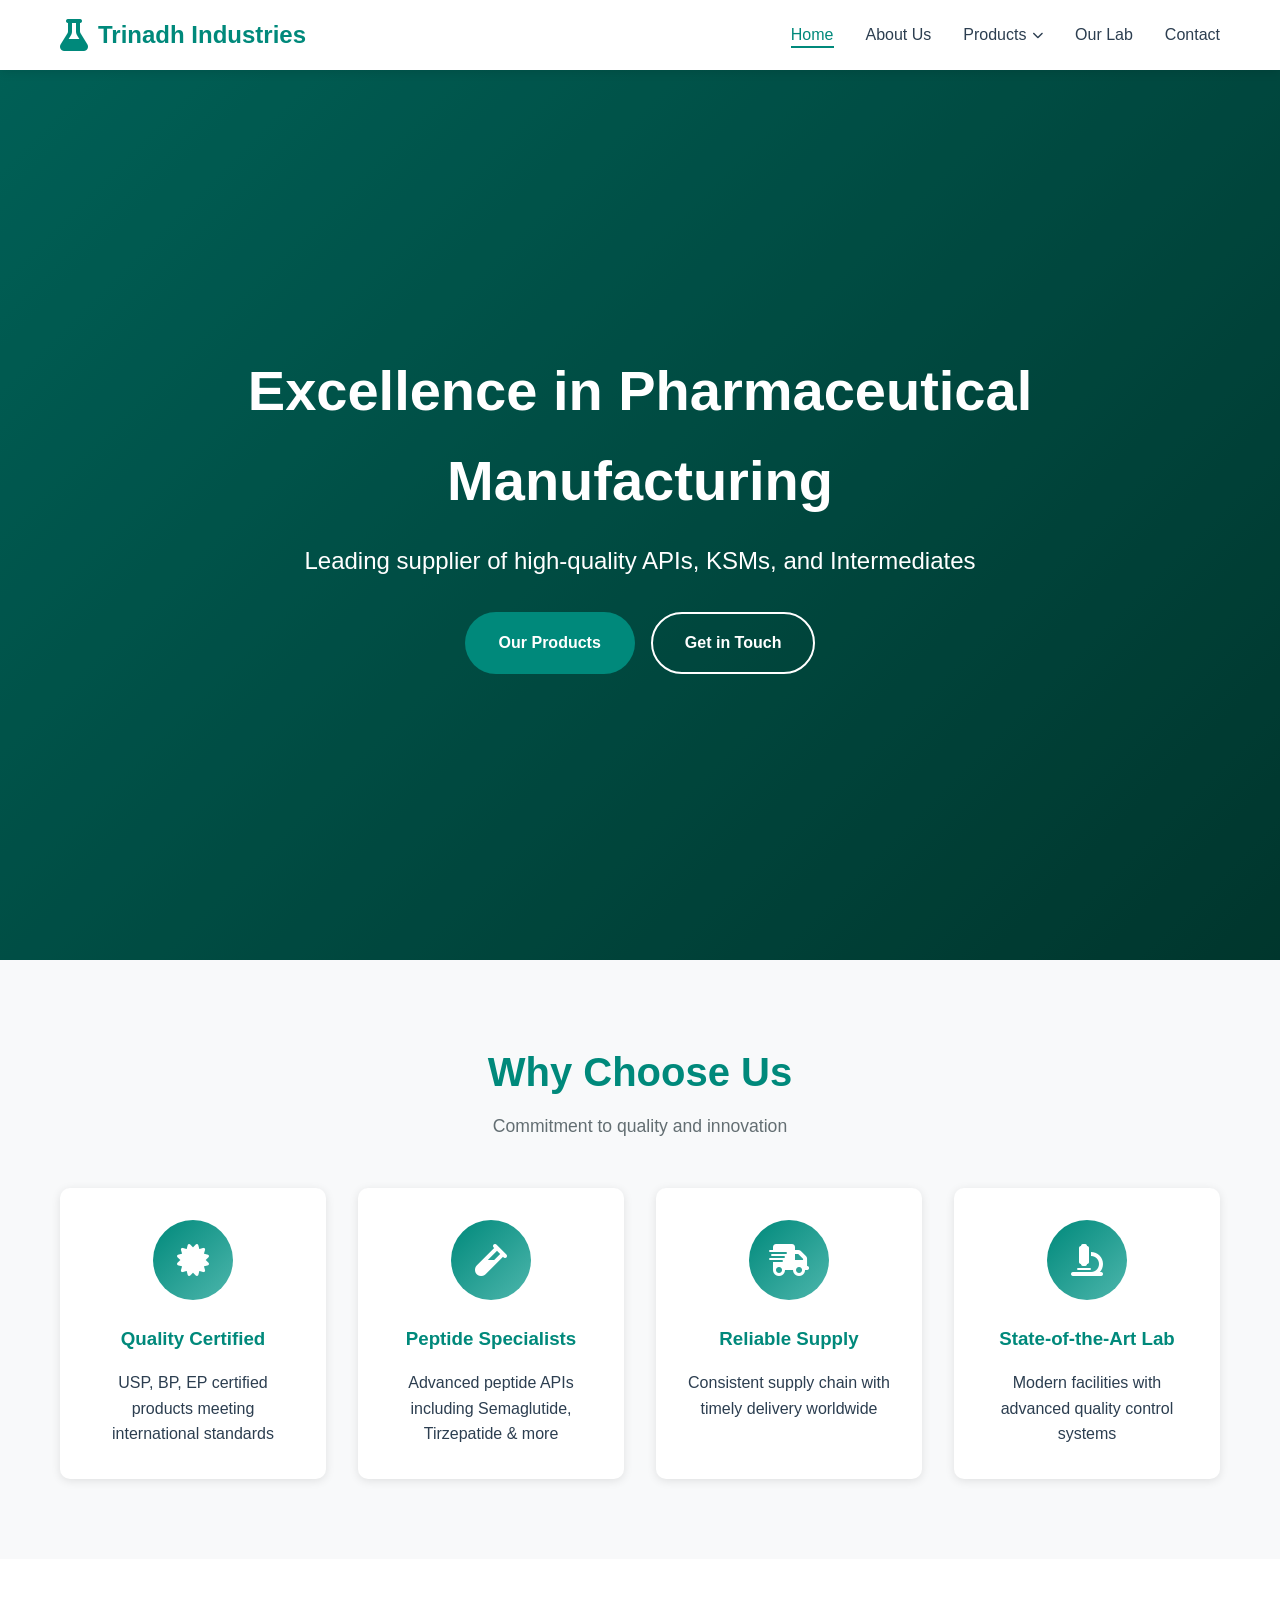
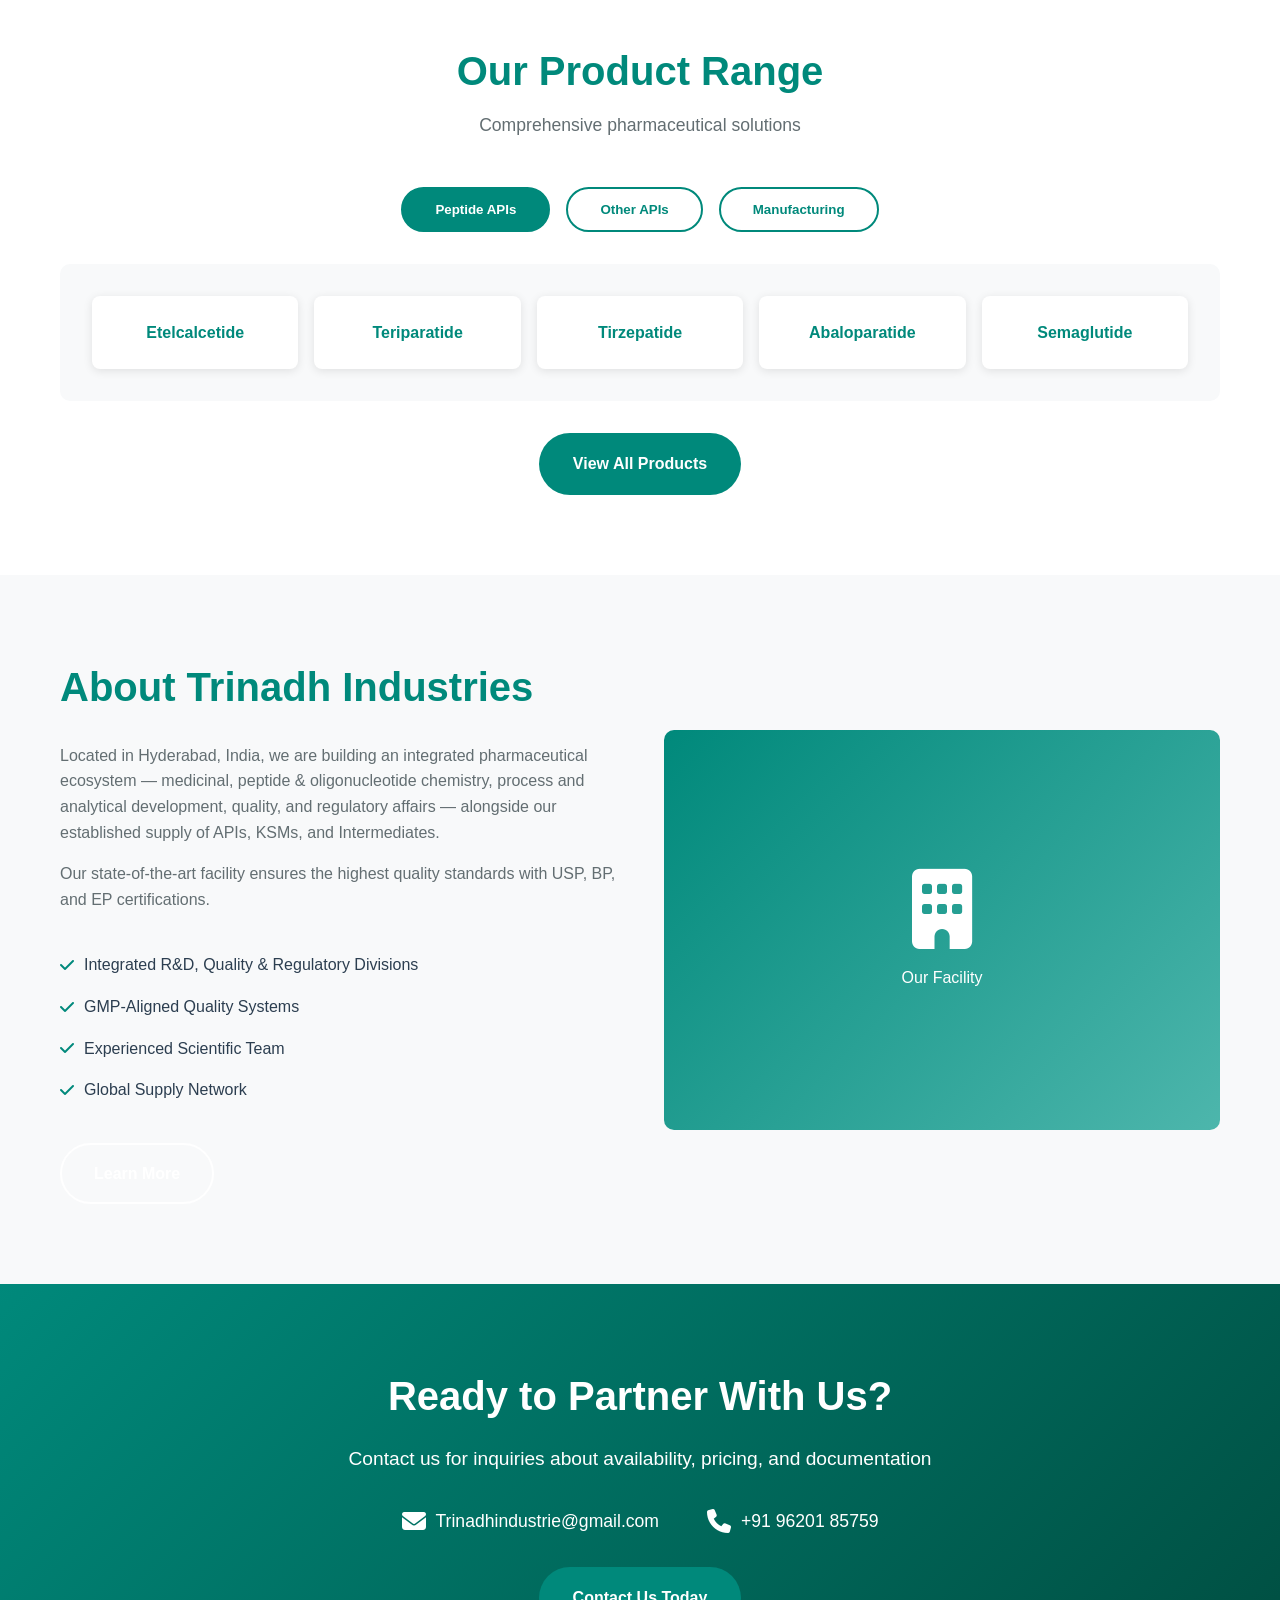
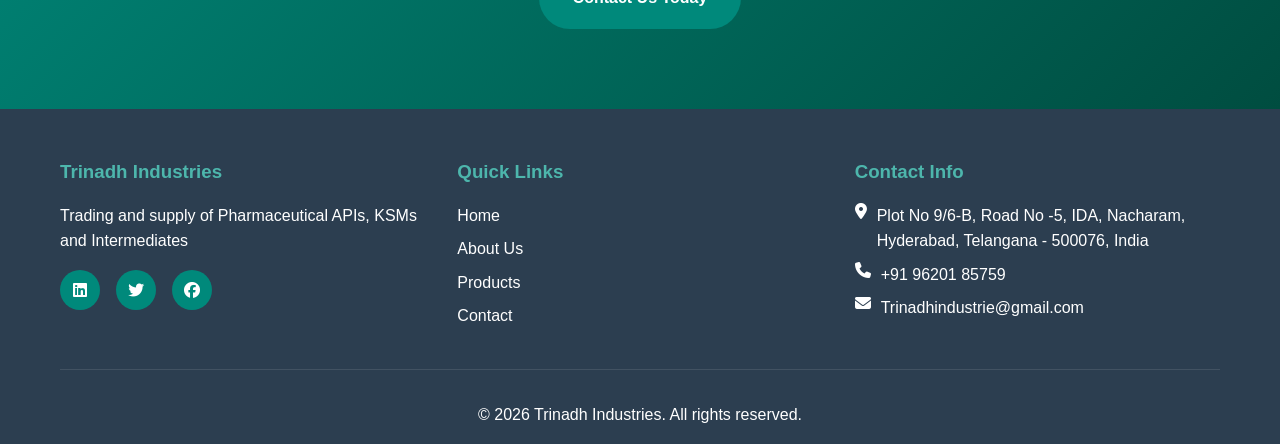
==== commit fea541c0: "Add files via upload" ====
--- a/index.html
+++ b/index.html
@@ -146,12 +146,12 @@
 <div class="about-grid">
 <div class="about-content">
 <h2>About Trinadh Industries</h2>
-<p>Located in Hyderabad, India, we are a leading manufacturer and supplier of pharmaceutical APIs, KSMs, and intermediates.</p>
+<p>Located in Hyderabad, India, we are building an integrated pharmaceutical ecosystem &mdash; medicinal, peptide &amp; oligonucleotide chemistry, process and analytical development, quality, and regulatory affairs &mdash; alongside our established supply of APIs, KSMs, and Intermediates.</p>
 <p>Our state-of-the-art facility ensures the highest quality standards with USP, BP, and EP certifications.</p>
 <ul class="about-list">
-<li><i class="fas fa-check"></i> GMP Certified Facility</li>
-<li><i class="fas fa-check"></i> Advanced Quality Control</li>
-<li><i class="fas fa-check"></i> Experienced Team</li>
+<li><i class="fas fa-check"></i> Integrated R&amp;D, Quality &amp; Regulatory Divisions</li>
+<li><i class="fas fa-check"></i> GMP-Aligned Quality Systems</li>
+<li><i class="fas fa-check"></i> Experienced Scientific Team</li>
 <li><i class="fas fa-check"></i> Global Supply Network</li>
 </ul>
 <a href="about.html" class="btn btn-secondary">Learn More</a>
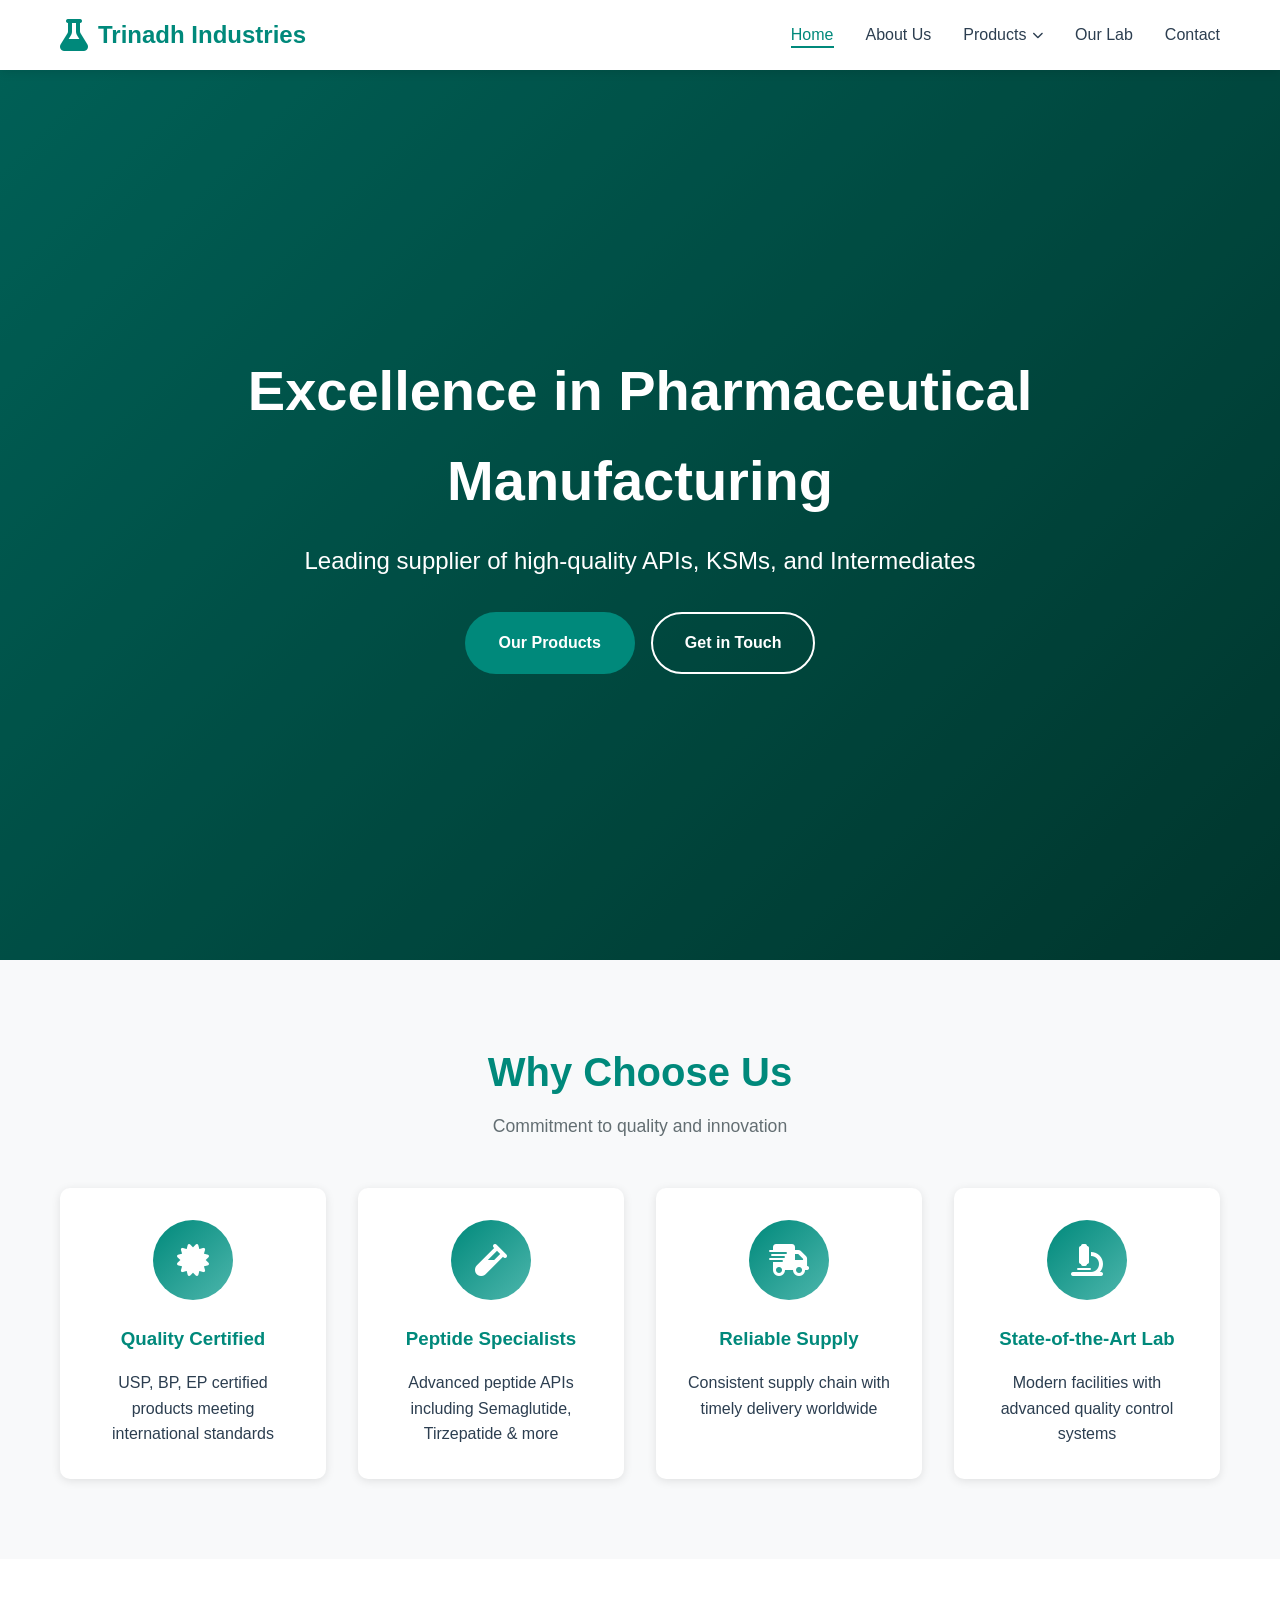
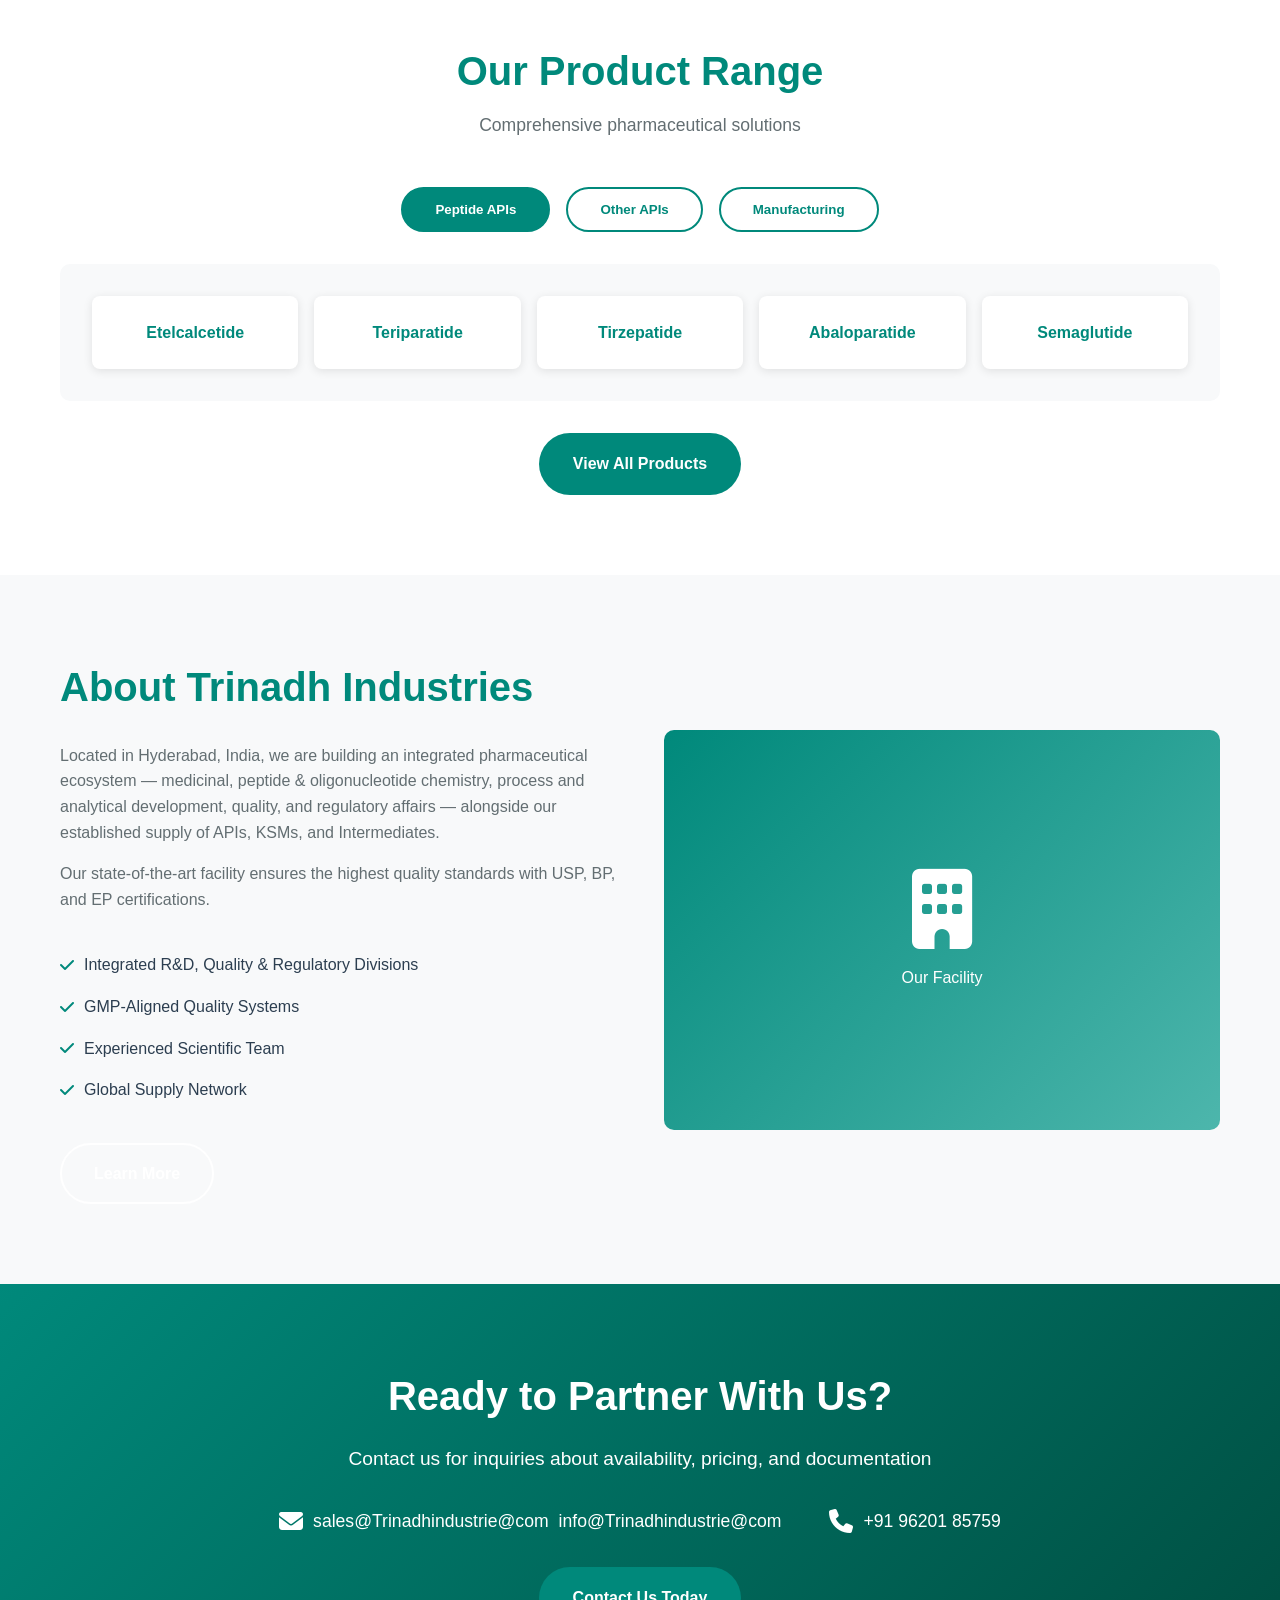
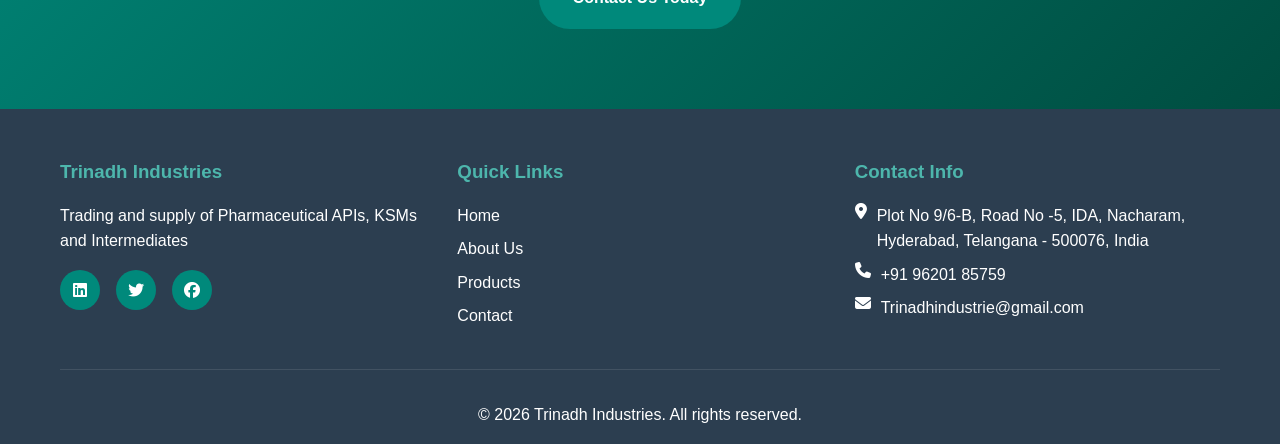
==== commit 61051e3a: "Update index.html" ====
--- a/index.html
+++ b/index.html
@@ -174,7 +174,8 @@
 <div class="cta-contact">
 <div class="cta-item">
 <i class="fas fa-envelope"></i>
-<span>Trinadhindustrie@gmail.com</span>
+<span>sales@Trinadhindustrie@com</span>
+  <span>info@Trinadhindustrie@com</span>
 </div>
 <div class="cta-item">
 <i class="fas fa-phone"></i>
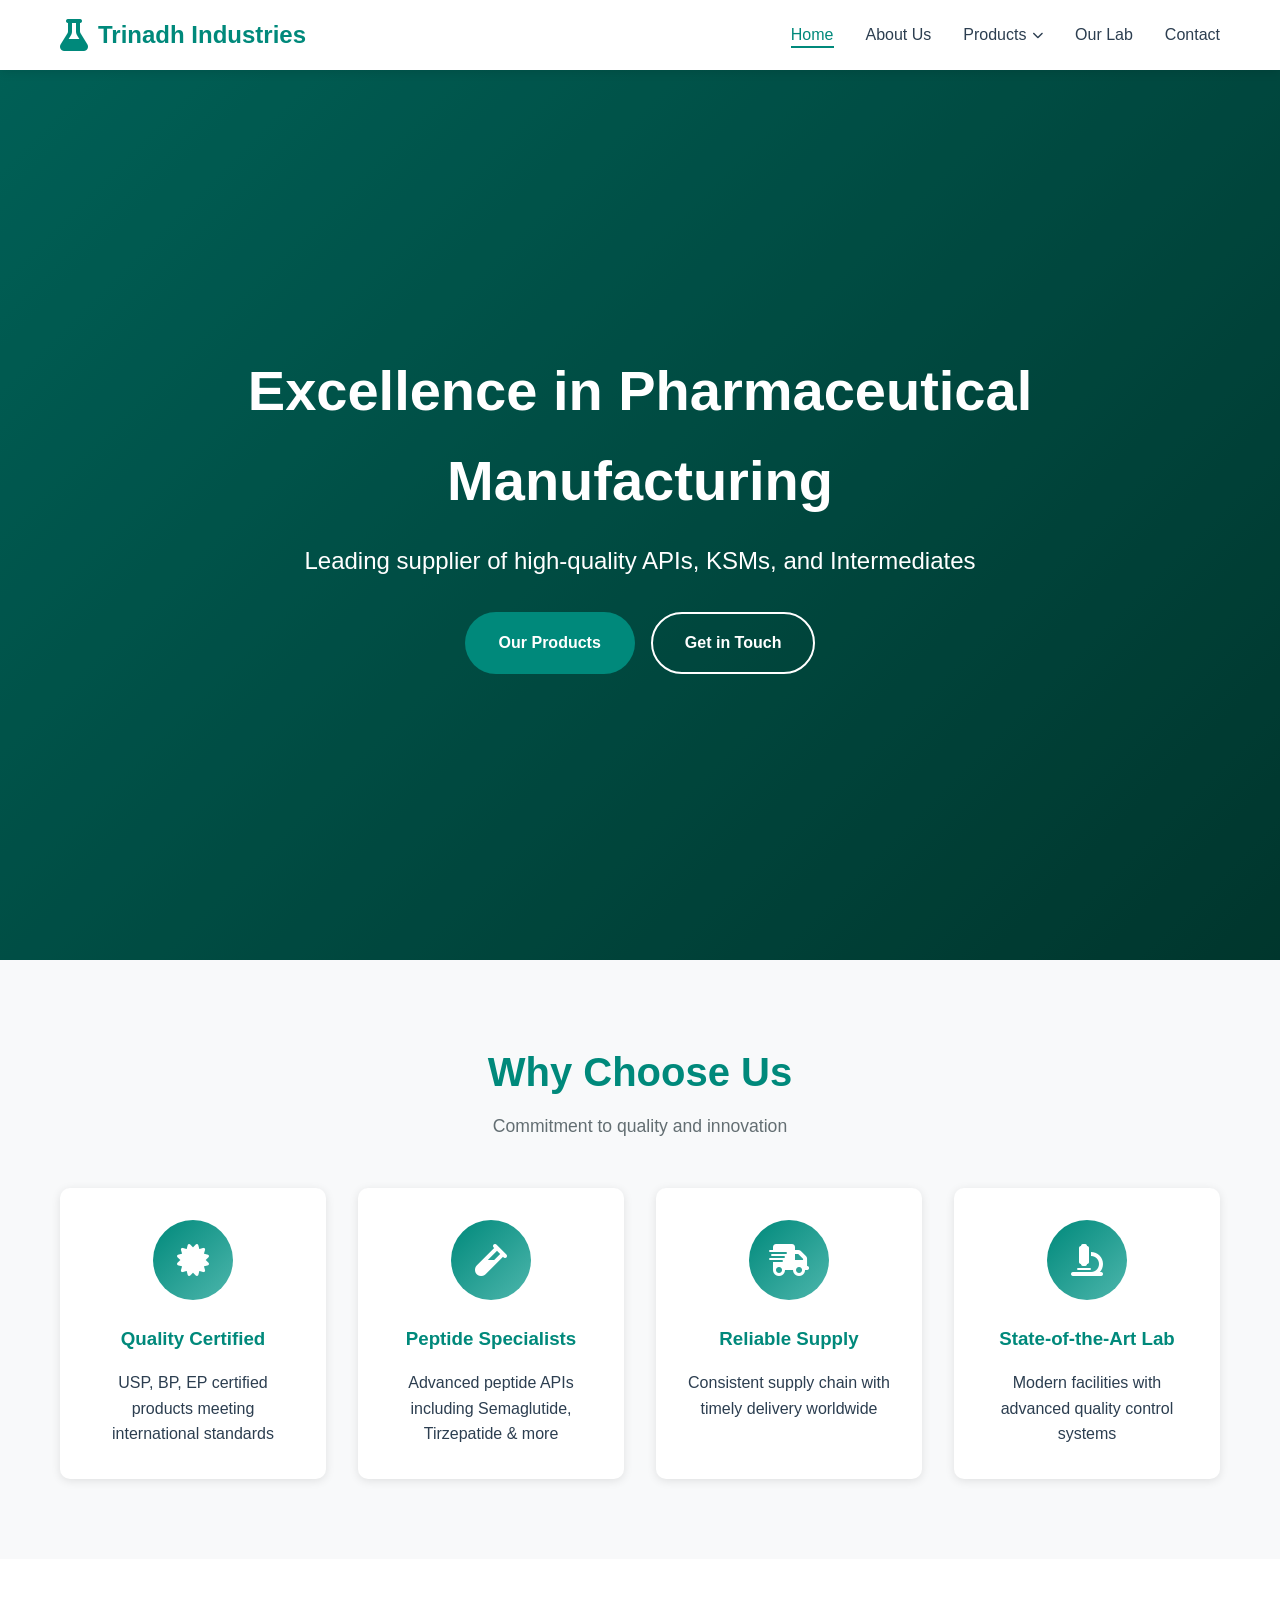
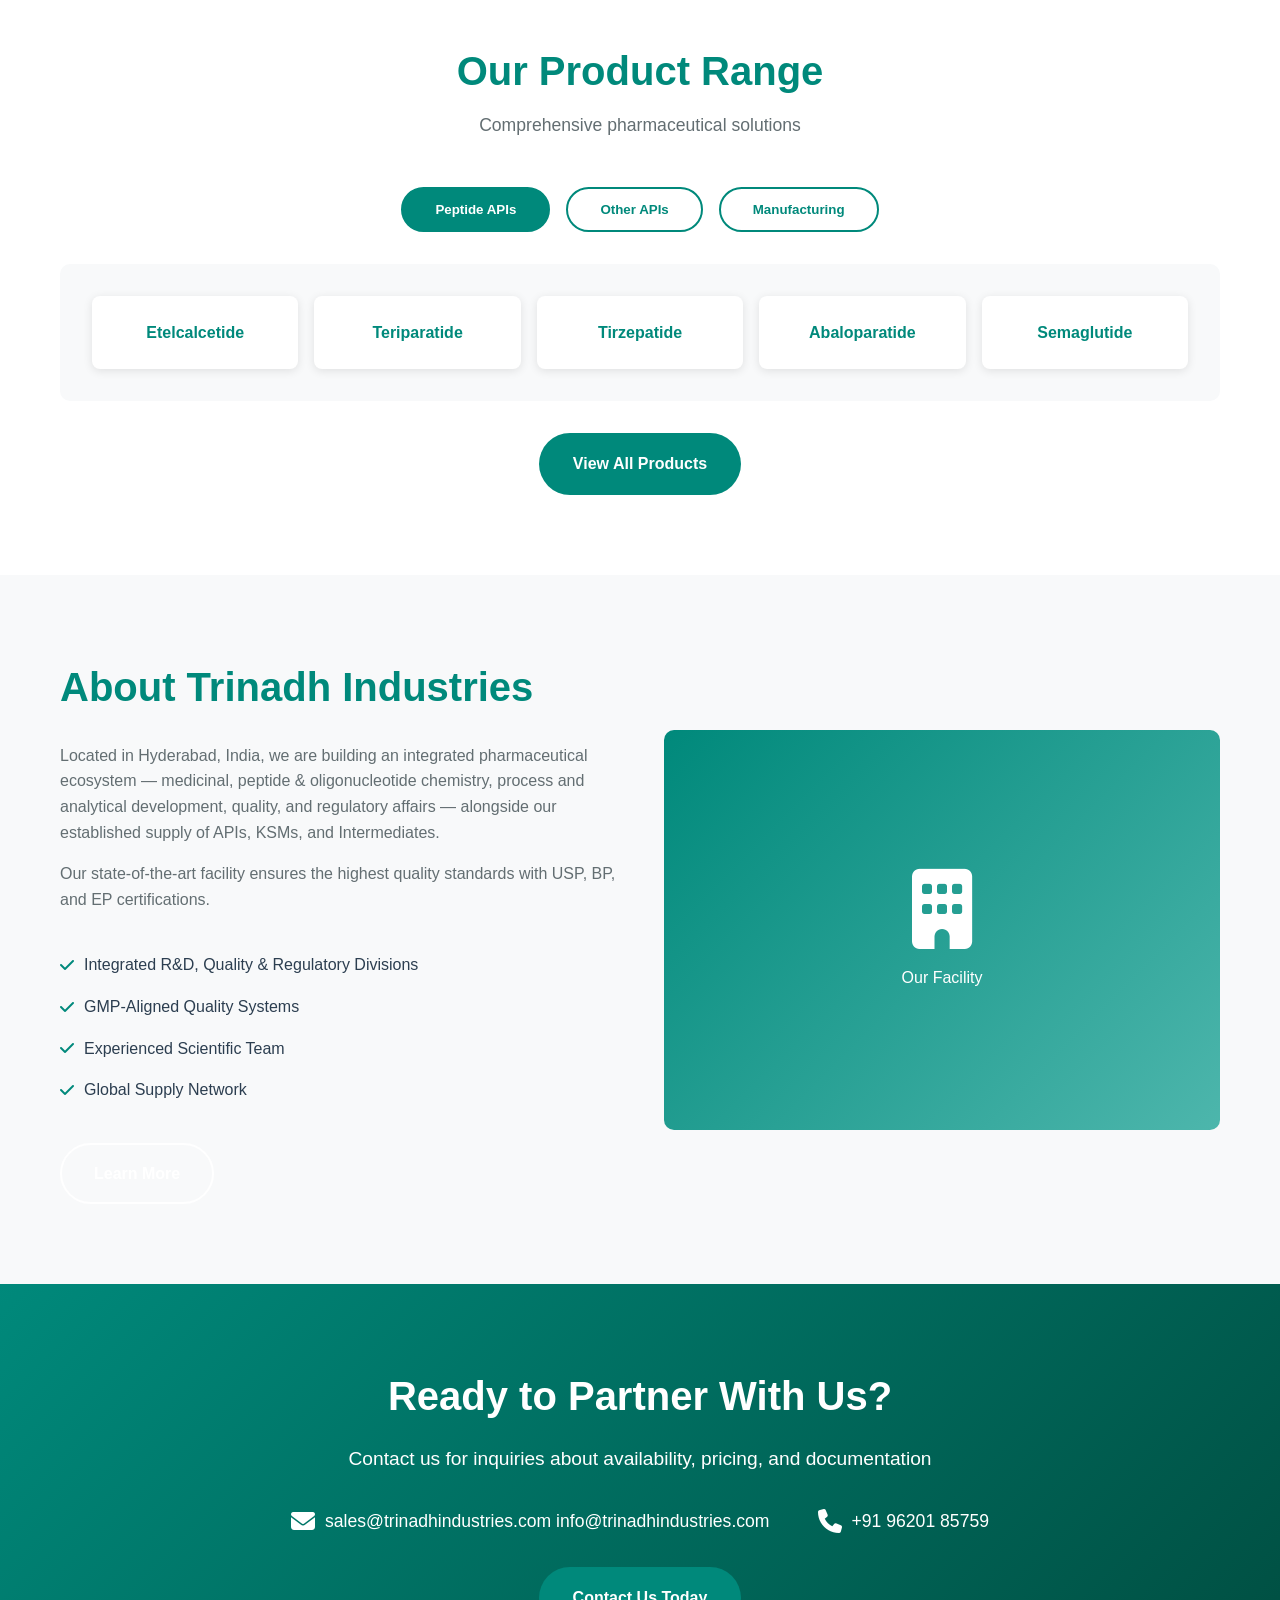
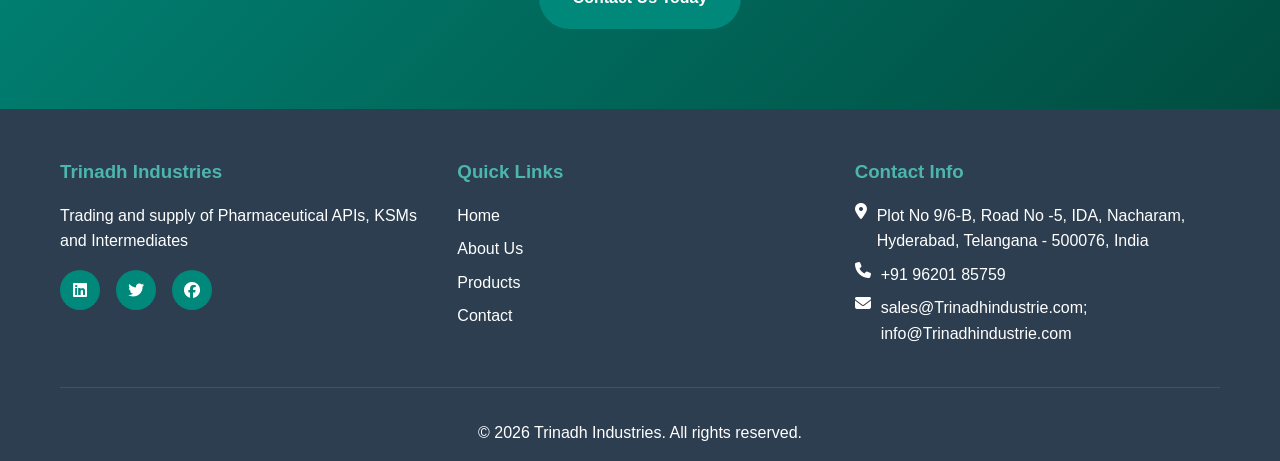
==== commit 44bef2a0: "Correct email addresses in contact section" ====
--- a/index.html
+++ b/index.html
@@ -174,8 +174,10 @@
 <div class="cta-contact">
 <div class="cta-item">
 <i class="fas fa-envelope"></i>
-<span>sales@Trinadhindustrie@com</span>
-  <span>info@Trinadhindustrie@com</span>
+<div class="cta-item-lines">
+<span>sales@trinadhindustries.com</span>
+<span>info@trinadhindustries.com</span>
+</div>
 </div>
 <div class="cta-item">
 <i class="fas fa-phone"></i>
@@ -213,7 +215,7 @@
 <ul class="contact-info">
 <li><i class="fas fa-map-marker-alt"></i> Plot No 9/6-B, Road No -5, IDA, Nacharam, Hyderabad, Telangana - 500076, India</li>
 <li><i class="fas fa-phone"></i> +91 96201 85759</li>
-<li><i class="fas fa-envelope"></i> Trinadhindustrie@gmail.com</li>
+<li><i class="fas fa-envelope"></i> sales@Trinadhindustrie.com; info@Trinadhindustrie.com</li>
 </ul>
 </div>
 </div>
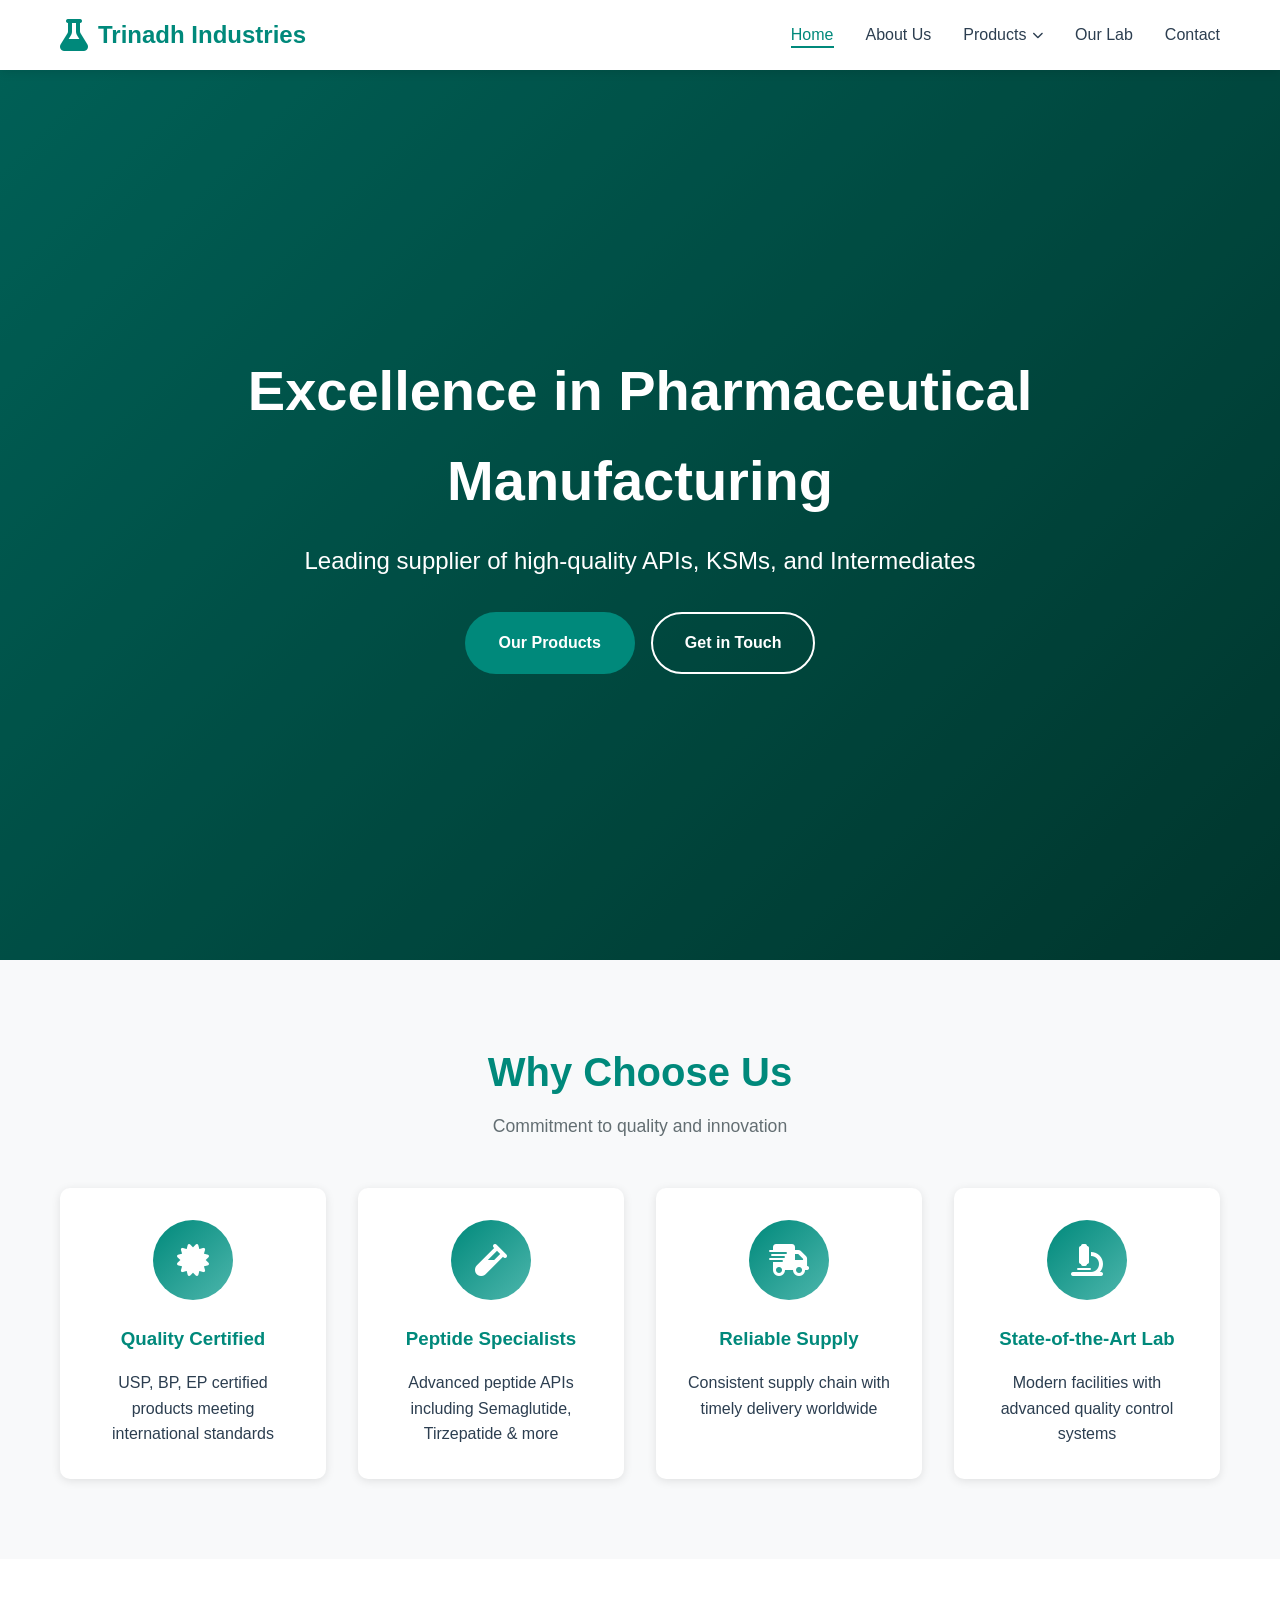
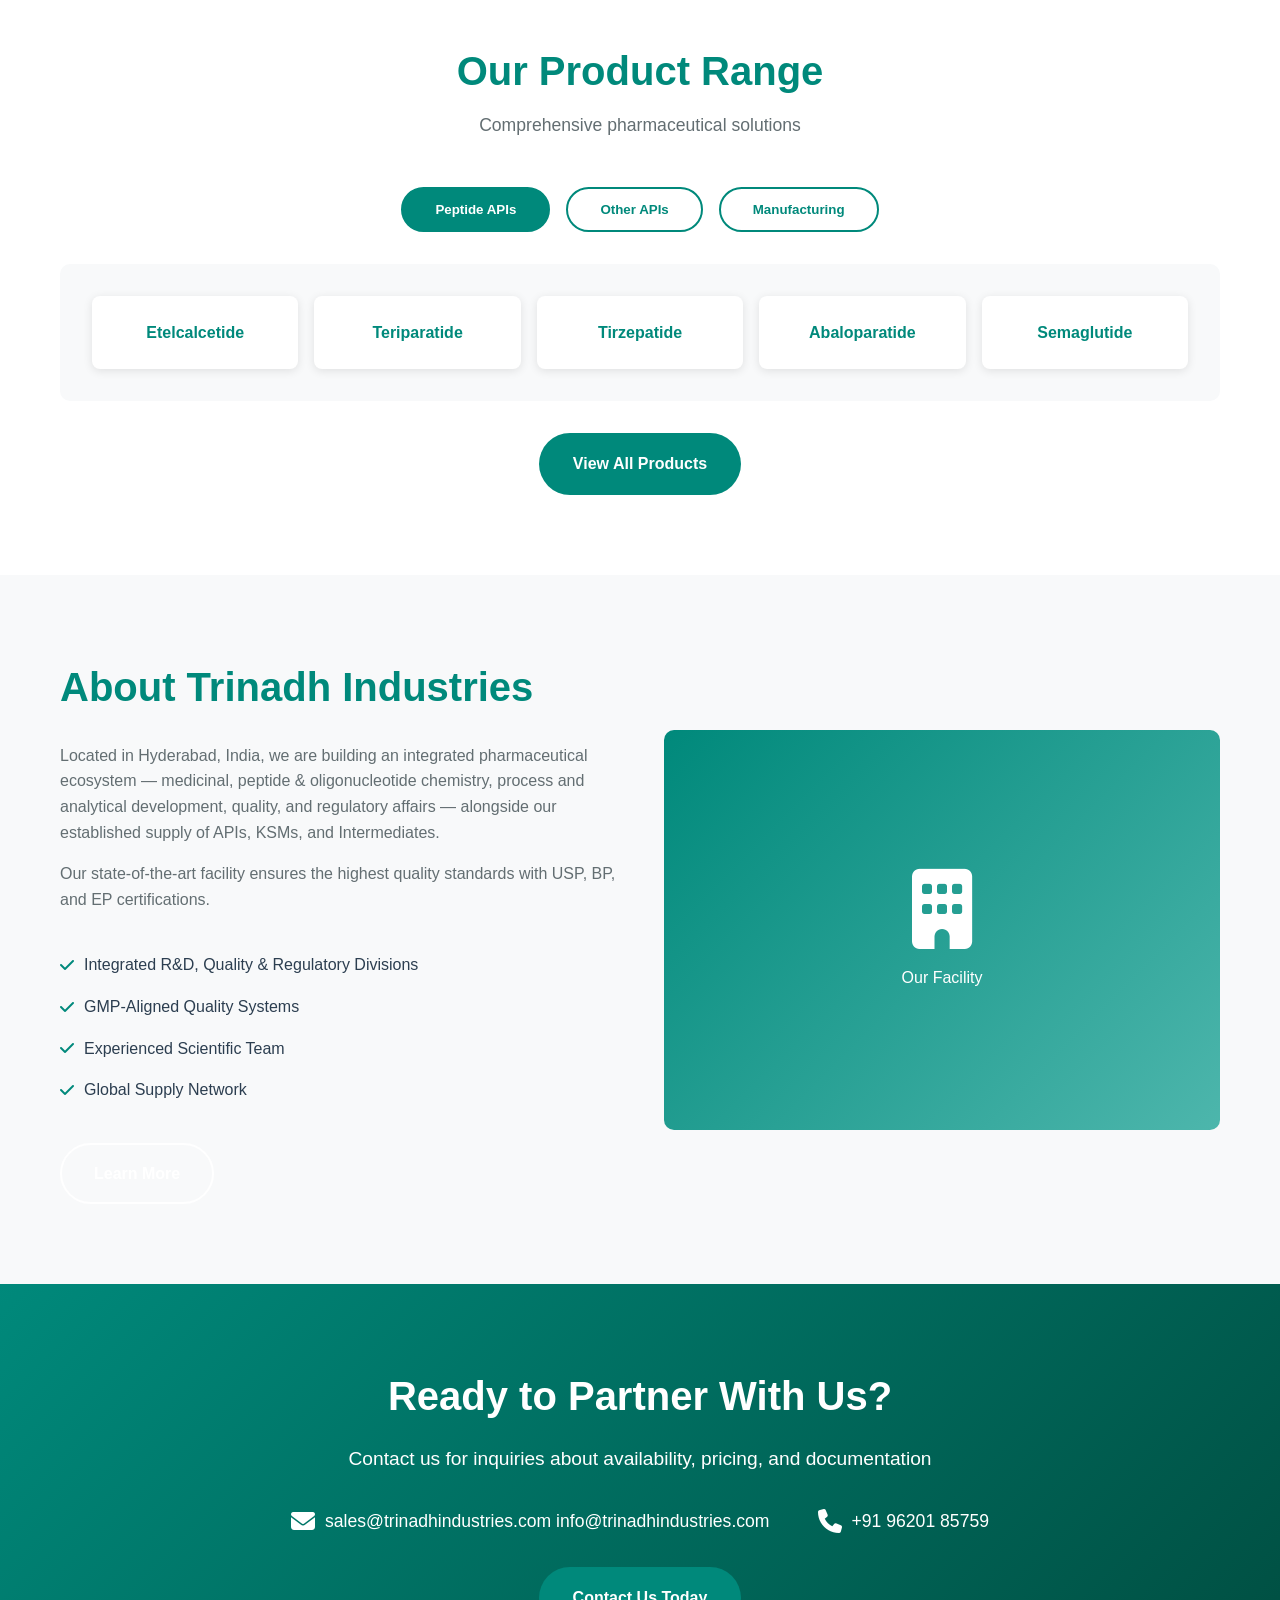
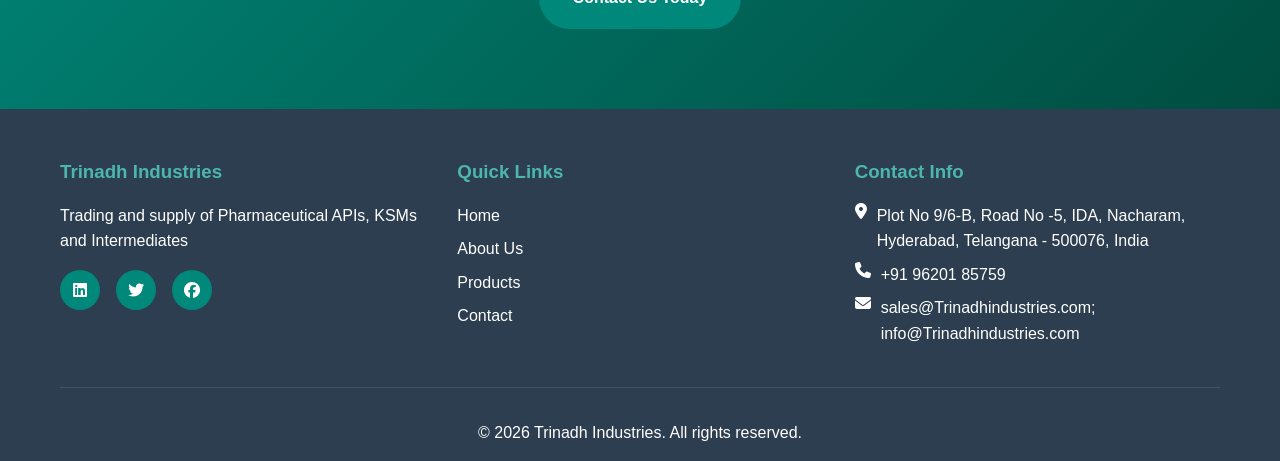
==== commit c9d7c38f: "Update index.html" ====
--- a/index.html
+++ b/index.html
@@ -215,7 +215,7 @@
 <ul class="contact-info">
 <li><i class="fas fa-map-marker-alt"></i> Plot No 9/6-B, Road No -5, IDA, Nacharam, Hyderabad, Telangana - 500076, India</li>
 <li><i class="fas fa-phone"></i> +91 96201 85759</li>
-<li><i class="fas fa-envelope"></i> sales@Trinadhindustrie.com; info@Trinadhindustrie.com</li>
+<li><i class="fas fa-envelope"></i> sales@Trinadhindustries.com; info@Trinadhindustries.com</li>
 </ul>
 </div>
 </div>
